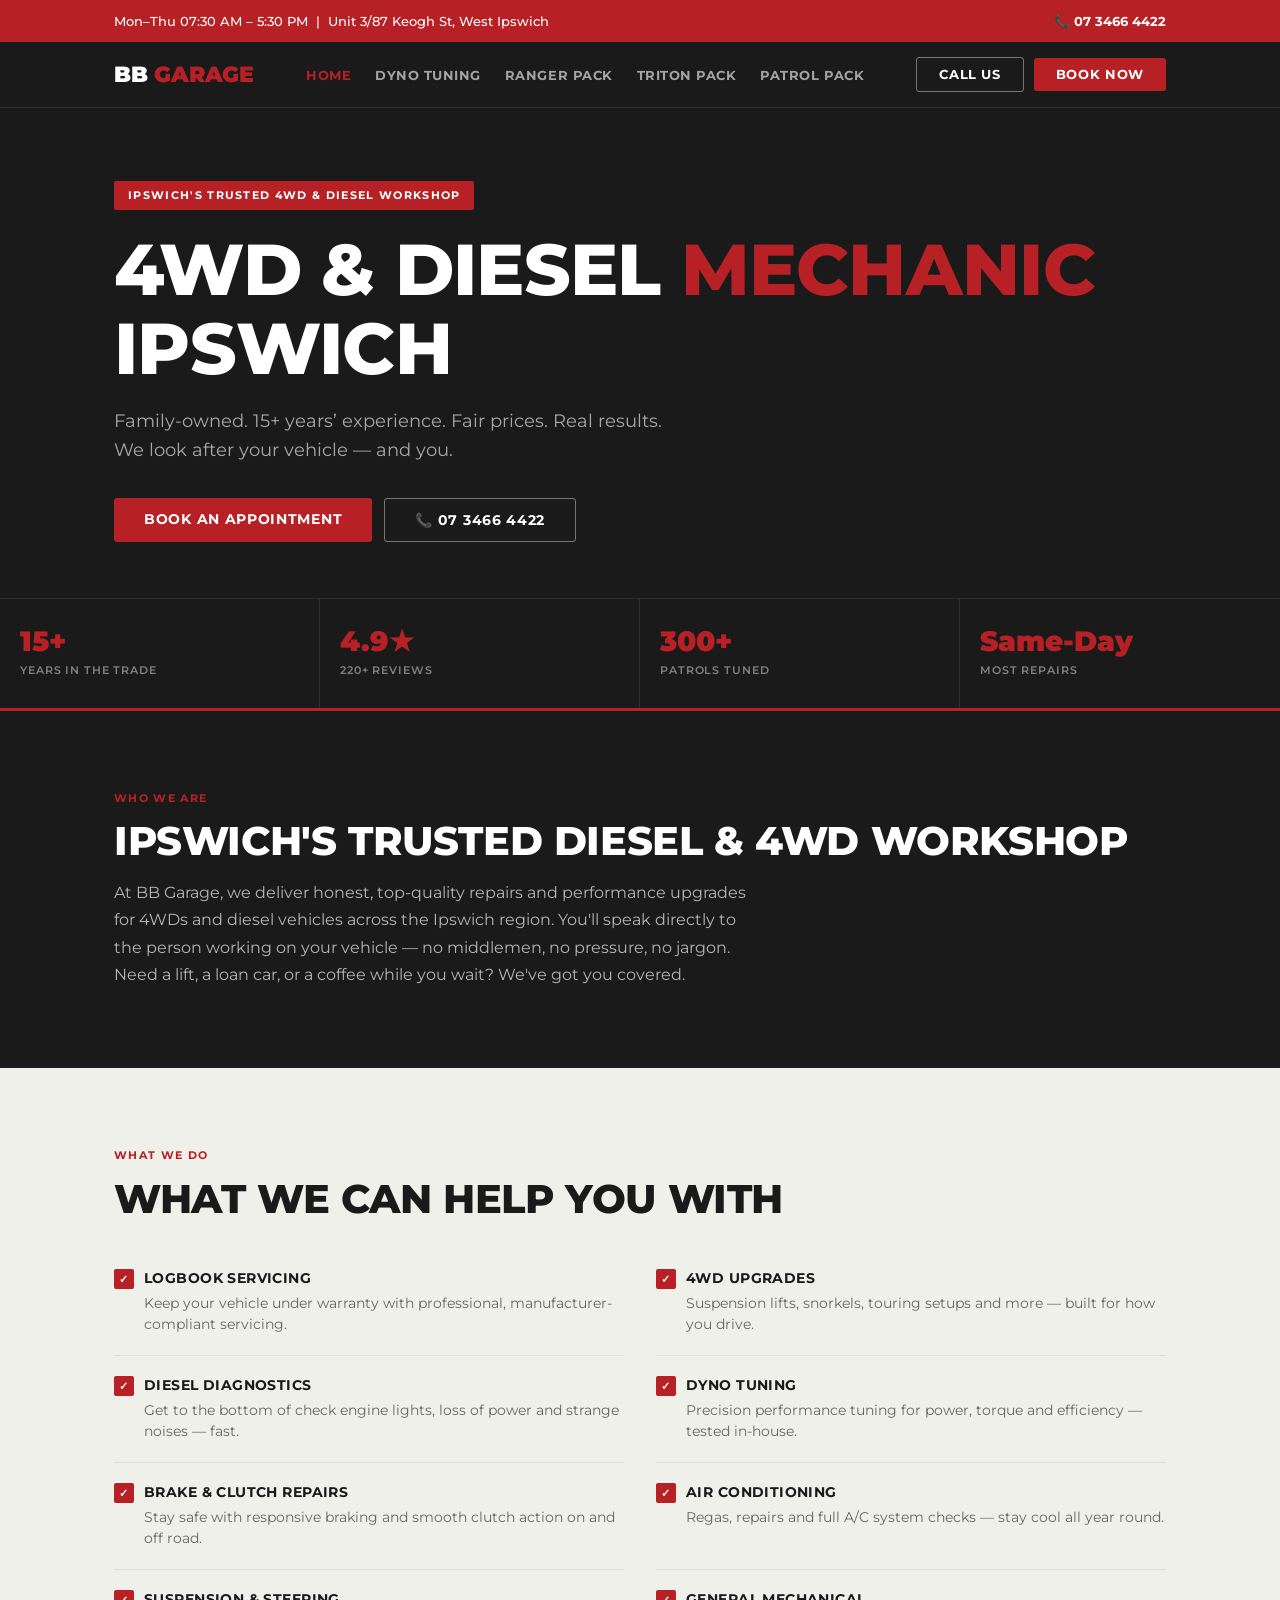
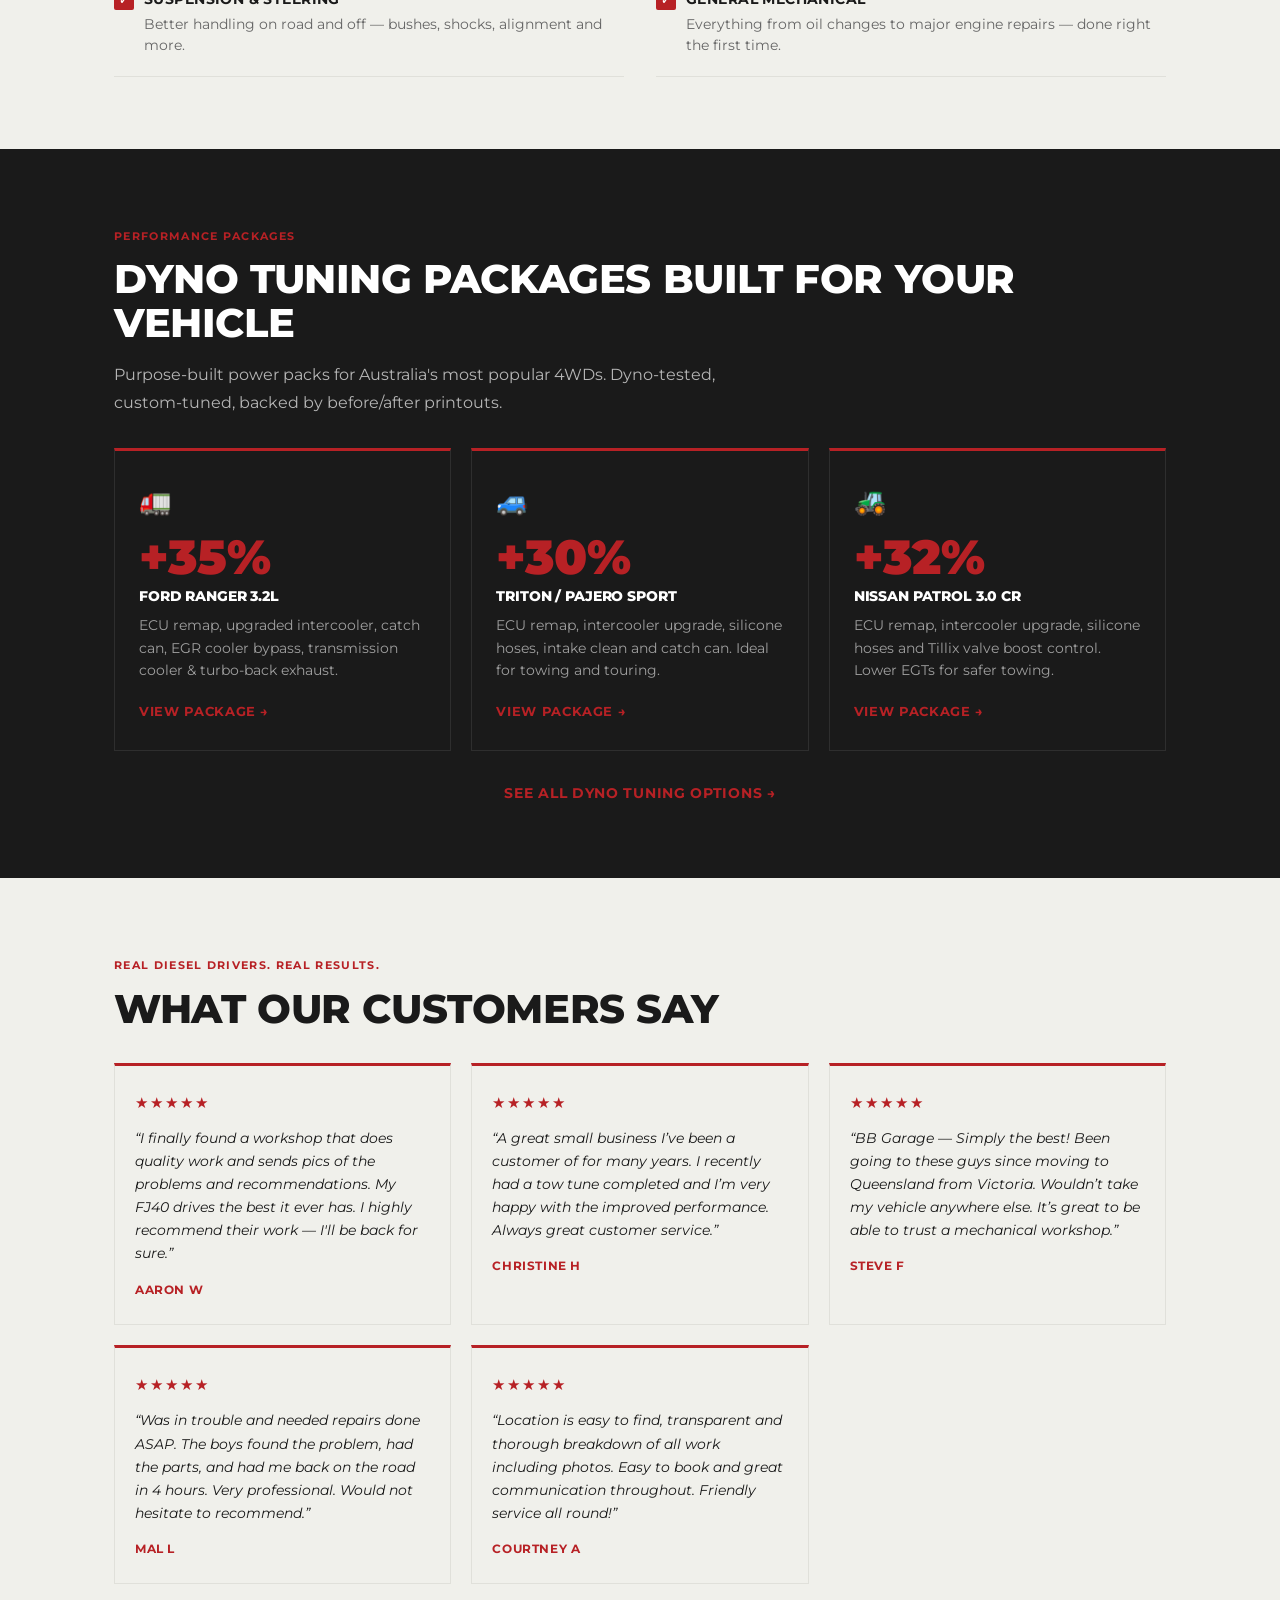
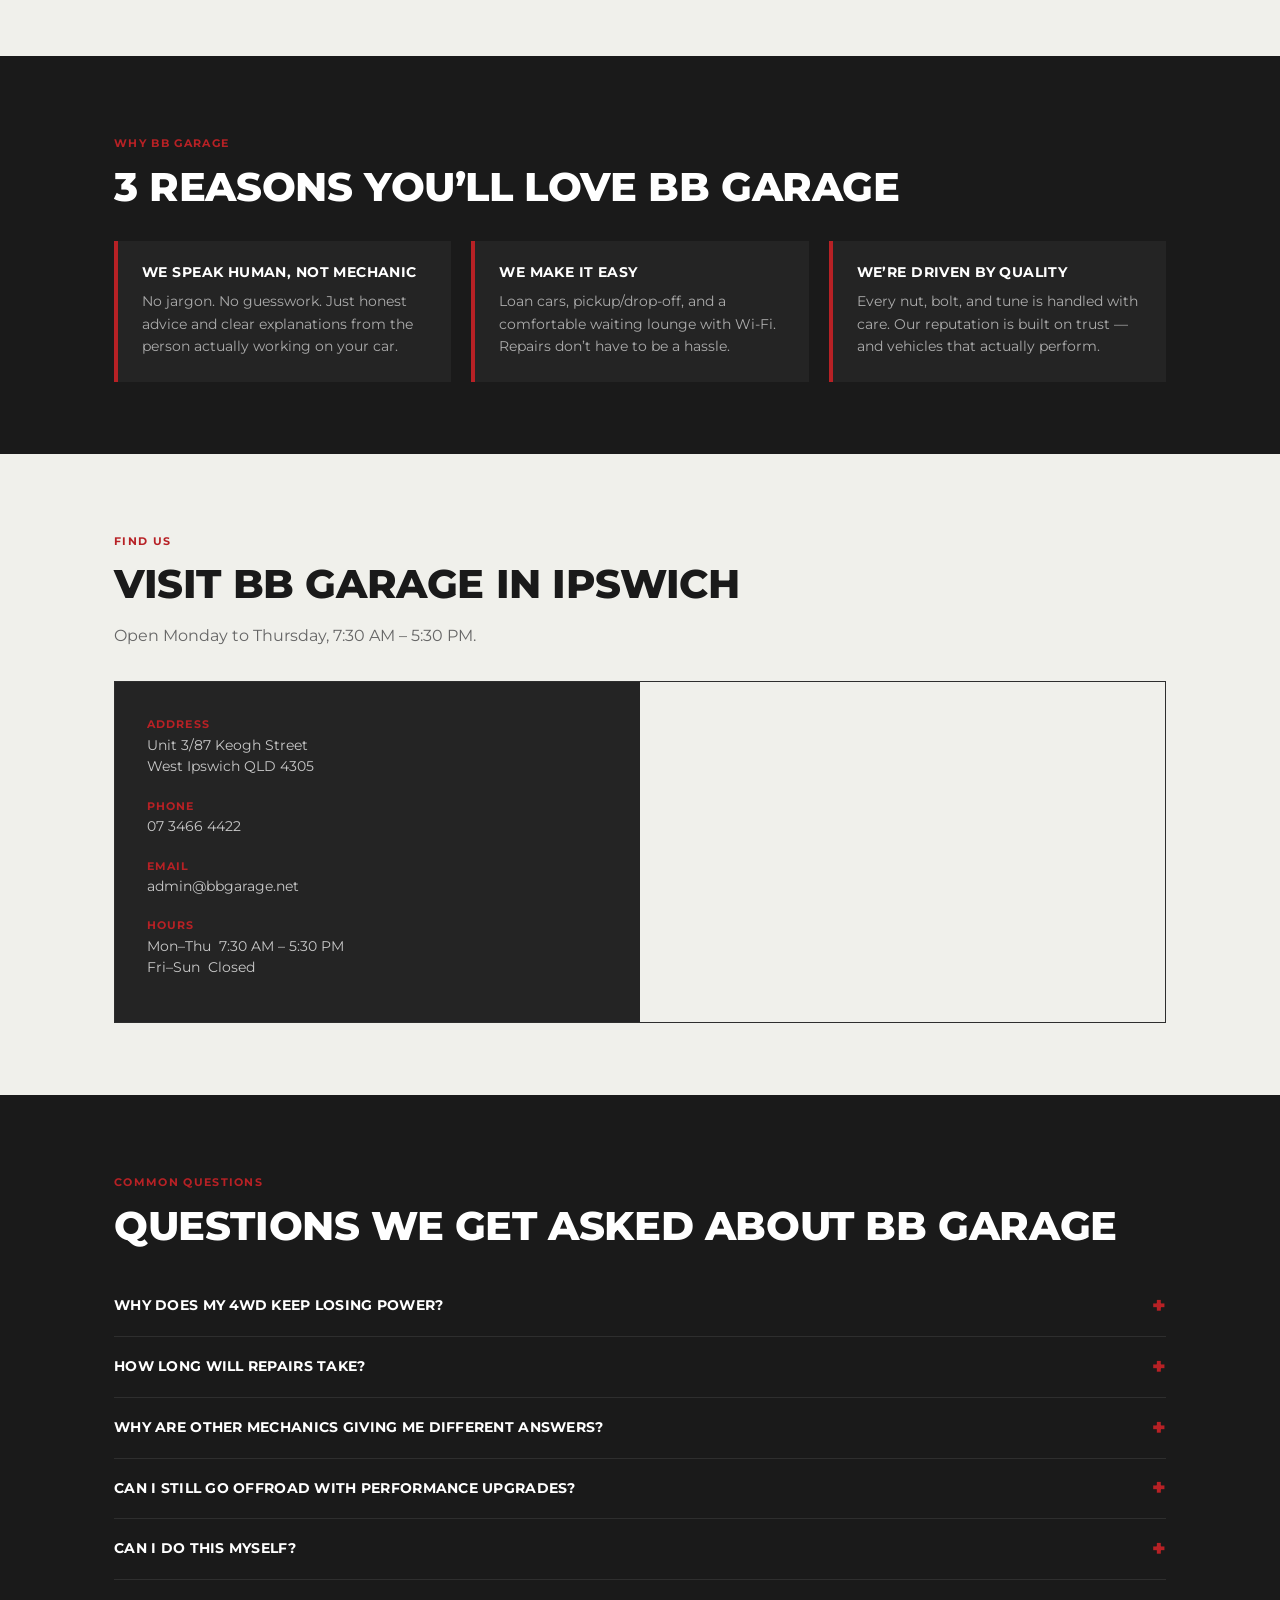
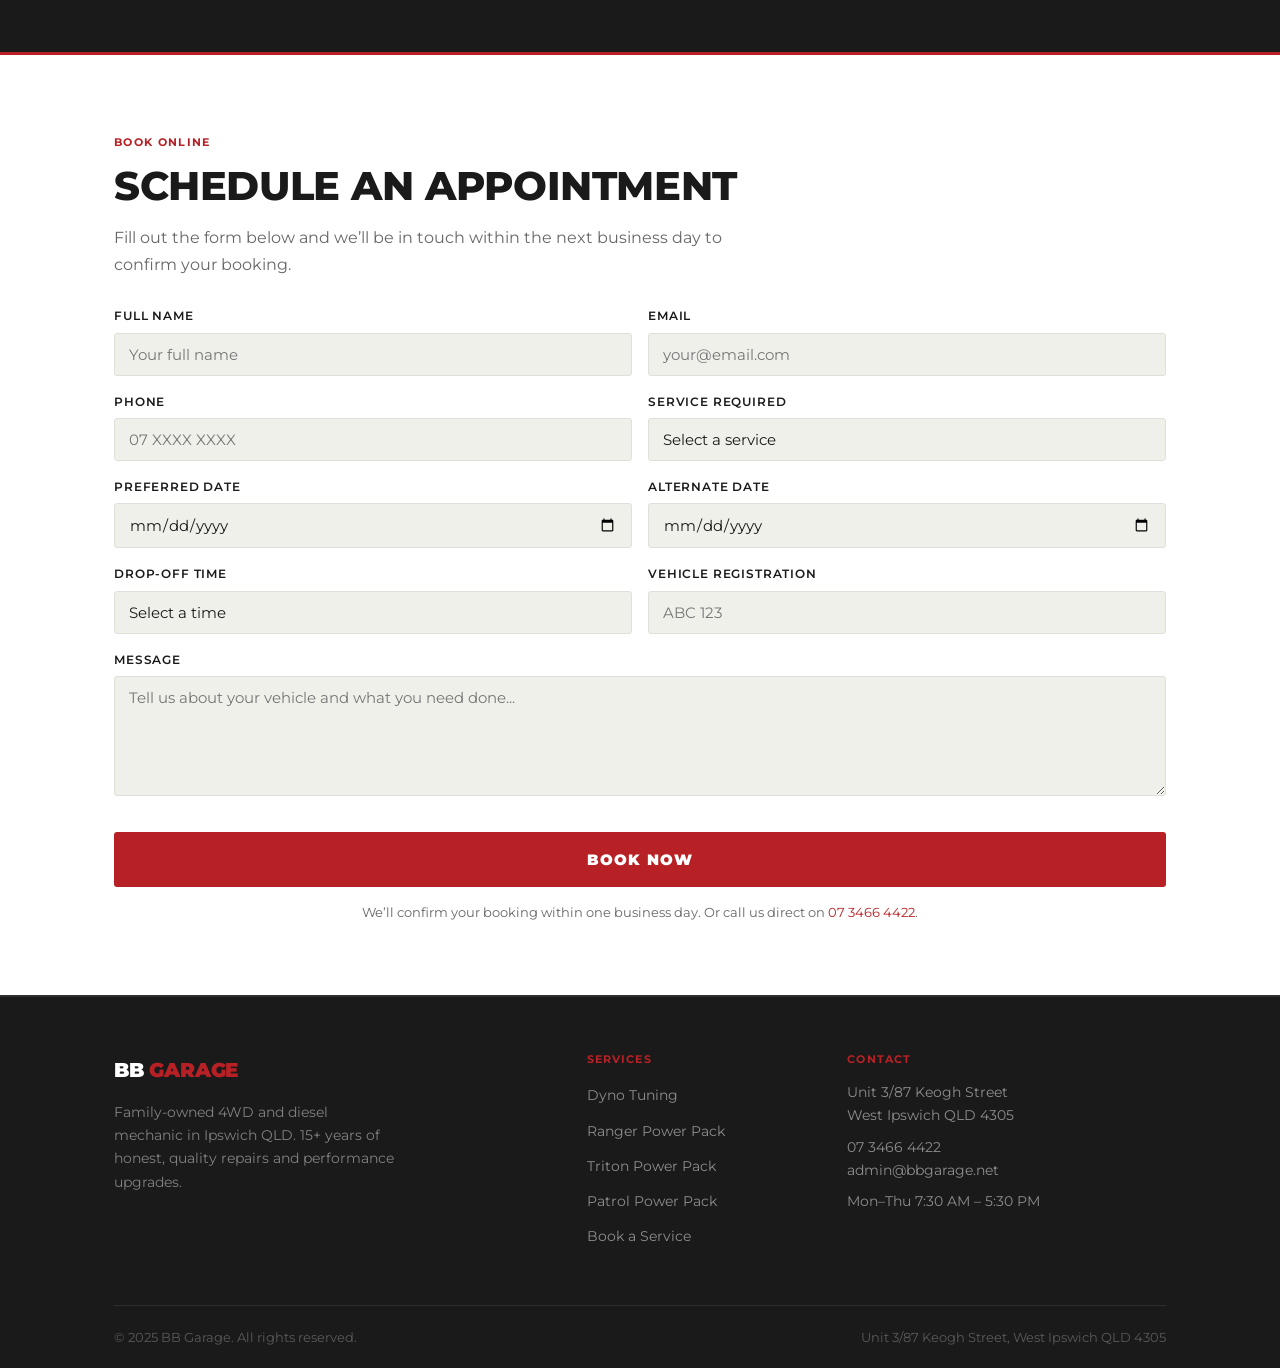
==== index.html @ 6ddceaf5 "Initial build — BB Garage static site" ====
<!DOCTYPE html>
<html lang="en">
<head>
<meta charset="UTF-8">
<meta name="viewport" content="width=device-width, initial-scale=1">
<title>4WD &amp; Diesel Mechanic Ipswich | BB Garage</title>
<meta name="description" content="Family-owned 4WD and diesel mechanic in Ipswich. 15+ years experience. Logbook servicing, dyno tuning, diesel diagnostics &amp; 4WD upgrades. Call 07 3466 4422.">
<link rel="preconnect" href="https://fonts.googleapis.com">
<link rel="preconnect" href="https://fonts.gstatic.com" crossorigin>
<link href="https://fonts.googleapis.com/css2?family=Montserrat:wght@400;500;600;700;800;900&display=swap" rel="stylesheet">
<link rel="stylesheet" href="./style.css">
</head>
<body>

<!-- Topbar -->
<div class="topbar">
  <div class="container">
    <span>Mon&ndash;Thu 07:30 AM &ndash; 5:30 PM &nbsp;|&nbsp; Unit 3/87 Keogh St, West Ipswich</span>
    <a href="tel:+61734664422">&#128222; 07 3466 4422</a>
  </div>
</div>

<!-- Header -->
<header class="site-header">
  <div class="container">
    <a href="index.html" class="logo">BB <span>Garage</span></a>
    <nav class="nav-links">
      <a href="index.html" class="active">Home</a>
      <a href="dyno-tuning.html">Dyno Tuning</a>
      <a href="ranger-power-pack.html">Ranger Pack</a>
      <a href="triton-power-pack.html">Triton Pack</a>
      <a href="patrol-power-pack.html">Patrol Pack</a>
    </nav>
    <div class="nav-ctas">
      <a href="tel:+61734664422" class="btn btn--outline">Call Us</a>
      <a href="#book" class="btn btn--red">Book Now</a>
    </div>
  </div>
</header>

<!-- Hero -->
<section class="hero">
  <div class="container">
    <div class="hero-eyebrow">Ipswich's Trusted 4WD &amp; Diesel Workshop</div>
    <h1>4WD &amp; Diesel <span class="accent">Mechanic</span> Ipswich</h1>
    <p class="hero-subtitle">Family-owned. 15+ years&rsquo; experience. Fair prices. Real results. We look after your vehicle &mdash; and you.</p>
    <div class="hero-ctas">
      <a href="#book" class="btn btn--red btn-lg">Book an Appointment</a>
      <a href="tel:+61734664422" class="btn btn--outline btn-lg">&#128222; 07 3466 4422</a>
    </div>
  </div>
  <div class="hero-stats">
    <div class="hero-stat">
      <div class="hero-stat-number">15+</div>
      <div class="hero-stat-label">Years in the Trade</div>
    </div>
    <div class="hero-stat">
      <div class="hero-stat-number">4.9&#9733;</div>
      <div class="hero-stat-label">220+ Reviews</div>
    </div>
    <div class="hero-stat">
      <div class="hero-stat-number">300+</div>
      <div class="hero-stat-label">Patrols Tuned</div>
    </div>
    <div class="hero-stat">
      <div class="hero-stat-number">Same-Day</div>
      <div class="hero-stat-label">Most Repairs</div>
    </div>
  </div>
</section>

<!-- Section 1: Who We Are -->
<section class="section section--dark">
  <div class="container">
    <div class="section-label">Who We Are</div>
    <h2>Ipswich's Trusted Diesel &amp; 4WD Workshop</h2>
    <p class="section-intro">At BB Garage, we deliver honest, top-quality repairs and performance upgrades for 4WDs and diesel vehicles across the Ipswich region. You'll speak directly to the person working on your vehicle &mdash; no middlemen, no pressure, no jargon. Need a lift, a loan car, or a coffee while you wait? We've got you covered.</p>
  </div>
</section>

<!-- Section 2: Services -->
<section class="section section--light">
  <div class="container">
    <div class="section-label">What We Do</div>
    <h2>What We Can Help You With</h2>
    <div class="services-grid">
      <div class="service-item">
        <h3>Logbook Servicing</h3>
        <p>Keep your vehicle under warranty with professional, manufacturer-compliant servicing.</p>
      </div>
      <div class="service-item">
        <h3>4WD Upgrades</h3>
        <p>Suspension lifts, snorkels, touring setups and more &mdash; built for how you drive.</p>
      </div>
      <div class="service-item">
        <h3>Diesel Diagnostics</h3>
        <p>Get to the bottom of check engine lights, loss of power and strange noises &mdash; fast.</p>
      </div>
      <div class="service-item">
        <h3>Dyno Tuning</h3>
        <p>Precision performance tuning for power, torque and efficiency &mdash; tested in-house.</p>
      </div>
      <div class="service-item">
        <h3>Brake &amp; Clutch Repairs</h3>
        <p>Stay safe with responsive braking and smooth clutch action on and off road.</p>
      </div>
      <div class="service-item">
        <h3>Air Conditioning</h3>
        <p>Regas, repairs and full A/C system checks &mdash; stay cool all year round.</p>
      </div>
      <div class="service-item">
        <h3>Suspension &amp; Steering</h3>
        <p>Better handling on road and off &mdash; bushes, shocks, alignment and more.</p>
      </div>
      <div class="service-item">
        <h3>General Mechanical</h3>
        <p>Everything from oil changes to major engine repairs &mdash; done right the first time.</p>
      </div>
    </div>
  </div>
</section>

<!-- Section 3: Dyno Packages -->
<section class="section section--dark">
  <div class="container">
    <div class="section-label">Performance Packages</div>
    <h2>Dyno Tuning Packages Built for Your Vehicle</h2>
    <p class="section-intro">Purpose-built power packs for Australia's most popular 4WDs. Dyno-tested, custom-tuned, backed by before/after printouts.</p>
    <div class="cards-grid">
      <div class="package-card">
        <div class="package-card-icon">&#128667;</div>
        <div class="package-card-gain">+35%</div>
        <h3>Ford Ranger 3.2L</h3>
        <p>ECU remap, upgraded intercooler, catch can, EGR cooler bypass, transmission cooler &amp; turbo-back exhaust.</p>
        <a href="ranger-power-pack.html" class="package-card-link">View Package &rarr;</a>
      </div>
      <div class="package-card">
        <div class="package-card-icon">&#128665;</div>
        <div class="package-card-gain">+30%</div>
        <h3>Triton / Pajero Sport</h3>
        <p>ECU remap, intercooler upgrade, silicone hoses, intake clean and catch can. Ideal for towing and touring.</p>
        <a href="triton-power-pack.html" class="package-card-link">View Package &rarr;</a>
      </div>
      <div class="package-card">
        <div class="package-card-icon">&#128668;</div>
        <div class="package-card-gain">+32%</div>
        <h3>Nissan Patrol 3.0 CR</h3>
        <p>ECU remap, intercooler upgrade, silicone hoses and Tillix valve boost control. Lower EGTs for safer towing.</p>
        <a href="patrol-power-pack.html" class="package-card-link">View Package &rarr;</a>
      </div>
    </div>
    <div class="cards-more-link">
      <a href="dyno-tuning.html">See All Dyno Tuning Options &rarr;</a>
    </div>
  </div>
</section>

<!-- Section 4: Reviews -->
<section class="section section--light">
  <div class="container">
    <div class="section-label">Real Diesel Drivers. Real Results.</div>
    <h2>What Our Customers Say</h2>
    <div class="reviews-grid">
      <div class="review-card">
        <div class="review-stars">&#9733;&#9733;&#9733;&#9733;&#9733;</div>
        <p class="review-quote">&ldquo;I finally found a workshop that does quality work and sends pics of the problems and recommendations. My FJ40 drives the best it ever has. I highly recommend their work &mdash; I'll be back for sure.&rdquo;</p>
        <div class="review-author">Aaron W</div>
      </div>
      <div class="review-card">
        <div class="review-stars">&#9733;&#9733;&#9733;&#9733;&#9733;</div>
        <p class="review-quote">&ldquo;A great small business I&rsquo;ve been a customer of for many years. I recently had a tow tune completed and I&rsquo;m very happy with the improved performance. Always great customer service.&rdquo;</p>
        <div class="review-author">Christine H</div>
      </div>
      <div class="review-card">
        <div class="review-stars">&#9733;&#9733;&#9733;&#9733;&#9733;</div>
        <p class="review-quote">&ldquo;BB Garage &mdash; Simply the best! Been going to these guys since moving to Queensland from Victoria. Wouldn&rsquo;t take my vehicle anywhere else. It&rsquo;s great to be able to trust a mechanical workshop.&rdquo;</p>
        <div class="review-author">Steve F</div>
      </div>
      <div class="review-card">
        <div class="review-stars">&#9733;&#9733;&#9733;&#9733;&#9733;</div>
        <p class="review-quote">&ldquo;Was in trouble and needed repairs done ASAP. The boys found the problem, had the parts, and had me back on the road in 4 hours. Very professional. Would not hesitate to recommend.&rdquo;</p>
        <div class="review-author">Mal L</div>
      </div>
      <div class="review-card">
        <div class="review-stars">&#9733;&#9733;&#9733;&#9733;&#9733;</div>
        <p class="review-quote">&ldquo;Location is easy to find, transparent and thorough breakdown of all work including photos. Easy to book and great communication throughout. Friendly service all round!&rdquo;</p>
        <div class="review-author">Courtney A</div>
      </div>
    </div>
  </div>
</section>

<!-- Section 5: Reasons -->
<section class="section section--dark">
  <div class="container">
    <div class="section-label">Why BB Garage</div>
    <h2>3 Reasons You&rsquo;ll Love BB Garage</h2>
    <div class="reasons-grid">
      <div class="reason-card">
        <h3>We Speak Human, Not Mechanic</h3>
        <p>No jargon. No guesswork. Just honest advice and clear explanations from the person actually working on your car.</p>
      </div>
      <div class="reason-card">
        <h3>We Make It Easy</h3>
        <p>Loan cars, pickup/drop-off, and a comfortable waiting lounge with Wi-Fi. Repairs don&rsquo;t have to be a hassle.</p>
      </div>
      <div class="reason-card">
        <h3>We&rsquo;re Driven by Quality</h3>
        <p>Every nut, bolt, and tune is handled with care. Our reputation is built on trust &mdash; and vehicles that actually perform.</p>
      </div>
    </div>
  </div>
</section>

<!-- Section 6: Location -->
<section class="section section--light">
  <div class="container">
    <div class="section-label">Find Us</div>
    <h2>Visit BB Garage in Ipswich</h2>
    <p class="section-intro">Open Monday to Thursday, 7:30 AM &ndash; 5:30 PM.</p>
    <div class="location-grid">
      <div class="location-info">
        <div class="location-info-item">
          <h4>Address</h4>
          <p>Unit 3/87 Keogh Street<br>West Ipswich QLD 4305</p>
        </div>
        <div class="location-info-item">
          <h4>Phone</h4>
          <p><a href="tel:+61734664422">07 3466 4422</a></p>
        </div>
        <div class="location-info-item">
          <h4>Email</h4>
          <p><a href="mailto:admin@bbgarage.net">admin@bbgarage.net</a></p>
        </div>
        <div class="location-info-item">
          <h4>Hours</h4>
          <p>Mon&ndash;Thu &nbsp;7:30 AM &ndash; 5:30 PM<br>Fri&ndash;Sun &nbsp;Closed</p>
        </div>
      </div>
      <div class="location-map">
        <iframe
          src="https://maps.google.com/maps?q=BB+Garage+UNIT+3%2F87+Keogh+St%2C+West+Ipswich+QLD+4305&t=m&z=16&output=embed&iwloc=near"
          allowfullscreen
          loading="lazy"
          title="BB Garage location map">
        </iframe>
      </div>
    </div>
  </div>
</section>

<!-- Section 7: FAQ -->
<section class="section section--dark">
  <div class="container">
    <div class="section-label">Common Questions</div>
    <h2>Questions We Get Asked About BB Garage</h2>
    <div class="faq-list">
      <div class="faq-item">
        <div class="faq-question" onclick="toggleFaq(this)">
          <span>Why does my 4WD keep losing power?</span>
          <span class="faq-toggle">+</span>
        </div>
        <div class="faq-answer">Often clogged fuel filters, turbo issues, or dirty sensors. Our diesel diagnostics team will pinpoint the problem fast and explain exactly what&rsquo;s happening before touching anything.</div>
      </div>
      <div class="faq-item">
        <div class="faq-question" onclick="toggleFaq(this)">
          <span>How long will repairs take?</span>
          <span class="faq-toggle">+</span>
        </div>
        <div class="faq-answer">Many jobs are completed same-day. For bigger repairs, we offer loan cars and flexible scheduling so you&rsquo;re never left stuck.</div>
      </div>
      <div class="faq-item">
        <div class="faq-question" onclick="toggleFaq(this)">
          <span>Why are other mechanics giving me different answers?</span>
          <span class="faq-toggle">+</span>
        </div>
        <div class="faq-answer">Big shops often rush assessments. At BB Garage, we take the time to properly inspect and explain &mdash; so you can make an informed decision without any pressure.</div>
      </div>
      <div class="faq-item">
        <div class="faq-question" onclick="toggleFaq(this)">
          <span>Can I still go offroad with performance upgrades?</span>
          <span class="faq-toggle">+</span>
        </div>
        <div class="faq-answer">Absolutely &mdash; we specialise in setups that enhance offroad ability, not compromise it. Everything we install is tested and tuned for real-world conditions.</div>
      </div>
      <div class="faq-item">
        <div class="faq-question" onclick="toggleFaq(this)">
          <span>Can I do this myself?</span>
          <span class="faq-toggle">+</span>
        </div>
        <div class="faq-answer">YouTube won&rsquo;t help with high-pressure fuel systems or electronic diagnostics. Leave the tricky stuff to the pros &mdash; it&rsquo;s cheaper in the long run.</div>
      </div>
    </div>
  </div>
</section>

<!-- Booking Form -->
<section id="book" class="section section--white booking-form">
  <div class="container">
    <div class="section-label">Book Online</div>
    <h2>Schedule an Appointment</h2>
    <p class="section-intro">Fill out the form below and we&rsquo;ll be in touch within the next business day to confirm your booking.</p>
    <form class="form-grid" action="#" method="post">
      <div class="field">
        <label for="full-name">Full Name</label>
        <input type="text" id="full-name" name="full_name" placeholder="Your full name" required>
      </div>
      <div class="field">
        <label for="email">Email</label>
        <input type="email" id="email" name="email" placeholder="your@email.com" required>
      </div>
      <div class="field">
        <label for="phone">Phone</label>
        <input type="tel" id="phone" name="phone" placeholder="07 XXXX XXXX" required>
      </div>
      <div class="field">
        <label for="service">Service Required</label>
        <select id="service" name="service" required>
          <option value="" disabled selected>Select a service</option>
          <option>Logbook Service</option>
          <option>Diagnostic Time</option>
          <option>Maintenance</option>
          <option>Repairs</option>
          <option>Dyno Tuning</option>
        </select>
      </div>
      <div class="field">
        <label for="pref-date">Preferred Date</label>
        <input type="date" id="pref-date" name="pref_date">
      </div>
      <div class="field">
        <label for="alt-date">Alternate Date</label>
        <input type="date" id="alt-date" name="alt_date">
      </div>
      <div class="field">
        <label for="dropoff-time">Drop-off Time</label>
        <select id="dropoff-time" name="dropoff_time">
          <option value="" disabled selected>Select a time</option>
          <option>8:00 AM &ndash; 12:30 PM</option>
          <option>12:30 PM &ndash; 3:30 PM</option>
        </select>
      </div>
      <div class="field">
        <label for="rego">Vehicle Registration</label>
        <input type="text" id="rego" name="rego" placeholder="ABC 123">
      </div>
      <div class="field field-full">
        <label for="message">Message</label>
        <textarea id="message" name="message" placeholder="Tell us about your vehicle and what you need done..."></textarea>
      </div>
      <div class="field-full form-submit">
        <button type="submit">Book Now</button>
        <p class="form-note">We&rsquo;ll confirm your booking within one business day. Or call us direct on <a href="tel:+61734664422" style="color:var(--bb-red);">07 3466 4422</a>.</p>
      </div>
    </form>
  </div>
</section>

<!-- Footer -->
<footer class="site-footer">
  <div class="container">
    <div class="footer-grid">
      <div class="footer-brand">
        <div class="logo">BB <span>Garage</span></div>
        <p>Family-owned 4WD and diesel mechanic in Ipswich QLD. 15+ years of honest, quality repairs and performance upgrades.</p>
      </div>
      <div class="footer-col">
        <h4>Services</h4>
        <ul>
          <li><a href="dyno-tuning.html">Dyno Tuning</a></li>
          <li><a href="ranger-power-pack.html">Ranger Power Pack</a></li>
          <li><a href="triton-power-pack.html">Triton Power Pack</a></li>
          <li><a href="patrol-power-pack.html">Patrol Power Pack</a></li>
          <li><a href="index.html#book">Book a Service</a></li>
        </ul>
      </div>
      <div class="footer-col">
        <h4>Contact</h4>
        <p>Unit 3/87 Keogh Street<br>West Ipswich QLD 4305</p>
        <p style="margin-top:8px;"><a href="tel:+61734664422">07 3466 4422</a></p>
        <p><a href="mailto:admin@bbgarage.net">admin@bbgarage.net</a></p>
        <p style="margin-top:8px;">Mon&ndash;Thu 7:30 AM &ndash; 5:30 PM</p>
      </div>
    </div>
    <div class="footer-bottom">
      <span>&copy; 2025 BB Garage. All rights reserved.</span>
      <span>Unit 3/87 Keogh Street, West Ipswich QLD 4305</span>
    </div>
  </div>
</footer>

<script>
function toggleFaq(questionEl) {
  var item = questionEl.parentElement;
  item.classList.toggle('open');
}
</script>
</body>
</html>
---- style.css ----
/* ============================================================
   BB Garage — Shared Stylesheet
   Brand tokens: #B72125 | #1A1A1A | #F0F0EB | #FFFFFF | #666666
   Font: Montserrat (Google Fonts)
   ============================================================ */

:root {
  --bb-red:          #B72125;
  --bb-dark:         #1A1A1A;
  --bb-offwhite:     #F0F0EB;
  --bb-white:        #FFFFFF;
  --bb-muted:        #666666;
  --bb-border:       #E0E0DA;
  --bb-dark-border:  #2E2E2E;
  --bb-panel:        #242424;

  --font-head: 'Montserrat', 'Arial Black', Arial, sans-serif;
  --font-body: 'Montserrat', Arial, sans-serif;
}

/* ── Reset ── */
*, *::before, *::after { box-sizing: border-box; margin: 0; padding: 0; }
html { scroll-behavior: smooth; }
body {
  font-family: var(--font-body);
  font-weight: 400;
  font-size: 16px;
  line-height: 1.7;
  color: var(--bb-dark);
  background: var(--bb-white);
}
img { max-width: 100%; display: block; }
a { color: inherit; text-decoration: none; }
ul { list-style: none; }

/* ── Layout ── */
.container {
  max-width: 1100px;
  margin: 0 auto;
  padding: 0 24px;
}
.section { padding: 72px 0; }

.section--dark  { background: var(--bb-dark);     color: var(--bb-white); }
.section--light { background: var(--bb-offwhite);  color: var(--bb-dark); }
.section--white { background: var(--bb-white);     color: var(--bb-dark); }
.section--panel { background: var(--bb-panel);     color: var(--bb-white); }

/* ── Section labels ── */
.section-label {
  display: inline-block;
  font-family: var(--font-head);
  font-weight: 700;
  font-size: 11px;
  text-transform: uppercase;
  letter-spacing: 0.12em;
  color: var(--bb-red);
  margin-bottom: 12px;
}

/* ── Headings ── */
h1, h2, h3, h4 {
  font-family: var(--font-head);
  font-weight: 800;
  text-transform: uppercase;
  letter-spacing: -0.01em;
  line-height: 1.1;
}
h1 { font-size: clamp(38px, 6vw, 72px); }
h2 { font-size: clamp(24px, 3.5vw, 40px); margin-bottom: 16px; }
h3 { font-size: 16px; margin-bottom: 8px; }
h4 { font-size: 13px; }

.section--dark h2  { color: var(--bb-white); }
.section--light h2 { color: var(--bb-dark); }
.section--panel h2 { color: var(--bb-white); }
.section--white h2 { color: var(--bb-dark); }

h1 .accent, h2 .accent { color: var(--bb-red); }

/* ── Section intro text ── */
.section-intro {
  font-size: 16px;
  line-height: 1.7;
  max-width: 640px;
  margin-bottom: 8px;
}
.section--dark .section-intro  { color: rgba(255,255,255,0.68); }
.section--light .section-intro { color: var(--bb-muted); }
.section--panel .section-intro { color: rgba(255,255,255,0.68); }
.section--white .section-intro { color: var(--bb-muted); }

/* ── Topbar ── */
.topbar {
  background: var(--bb-red);
  color: var(--bb-white);
  padding: 10px 0;
  font-size: 13px;
  font-weight: 500;
}
.topbar .container {
  display: flex;
  justify-content: space-between;
  align-items: center;
  gap: 16px;
  flex-wrap: wrap;
}
.topbar a { color: var(--bb-white); font-weight: 700; }
.topbar a:hover { text-decoration: underline; }

/* ── Header / Nav ── */
.site-header {
  background: var(--bb-dark);
  border-bottom: 1px solid var(--bb-dark-border);
  position: sticky;
  top: 0;
  z-index: 100;
}
.site-header .container {
  display: flex;
  align-items: center;
  justify-content: space-between;
  padding-top: 14px;
  padding-bottom: 14px;
  gap: 20px;
}
.logo {
  font-family: var(--font-head);
  font-weight: 900;
  font-size: 22px;
  text-transform: uppercase;
  color: var(--bb-white);
  letter-spacing: -0.01em;
  white-space: nowrap;
}
.logo span { color: var(--bb-red); }

.nav-links {
  display: flex;
  align-items: center;
  gap: 24px;
  flex: 1;
  justify-content: center;
}
.nav-links a {
  font-family: var(--font-head);
  font-weight: 700;
  font-size: 13px;
  text-transform: uppercase;
  letter-spacing: 0.04em;
  color: rgba(255,255,255,0.6);
  transition: color 0.2s;
  white-space: nowrap;
}
.nav-links a:hover,
.nav-links a.active { color: var(--bb-red); }

.nav-ctas {
  display: flex;
  align-items: center;
  gap: 10px;
  flex-shrink: 0;
}

/* ── Buttons ── */
.btn {
  display: inline-block;
  font-family: var(--font-head);
  font-weight: 700;
  font-size: 13px;
  text-transform: uppercase;
  letter-spacing: 0.05em;
  padding: 10px 22px;
  border-radius: 3px;
  cursor: pointer;
  transition: opacity 0.2s;
  white-space: nowrap;
  border: none;
  line-height: 1;
}
.btn--red {
  background: var(--bb-red);
  color: var(--bb-white);
}
.btn--red:hover { opacity: 0.85; }
.btn--outline {
  background: transparent;
  color: var(--bb-white);
  border: 1.5px solid rgba(255,255,255,0.4);
}
.btn--outline:hover { border-color: var(--bb-white); }
.btn-lg {
  font-size: 14px;
  padding: 14px 30px;
}

/* ── Breadcrumb ── */
.breadcrumb {
  font-size: 13px;
  font-weight: 500;
  color: rgba(255,255,255,0.45);
  margin-bottom: 18px;
}
.breadcrumb a { color: rgba(255,255,255,0.45); transition: color 0.2s; }
.breadcrumb a:hover { color: var(--bb-red); }
.breadcrumb span { margin: 0 6px; opacity: 0.5; }

/* ── Hero ── */
.hero {
  background: var(--bb-dark);
  border-bottom: 3px solid var(--bb-red);
  padding: 72px 0 0;
}
.hero-eyebrow {
  display: inline-block;
  background: var(--bb-red);
  color: var(--bb-white);
  font-family: var(--font-head);
  font-weight: 700;
  font-size: 11px;
  text-transform: uppercase;
  letter-spacing: 0.12em;
  padding: 5px 14px;
  border-radius: 2px;
  margin-bottom: 20px;
}
.hero h1 { color: var(--bb-white); margin-bottom: 18px; }
.hero-subtitle {
  font-size: 18px;
  color: rgba(255,255,255,0.62);
  max-width: 560px;
  line-height: 1.65;
  margin-bottom: 32px;
}
.hero-ctas {
  display: flex;
  gap: 12px;
  flex-wrap: wrap;
  margin-bottom: 56px;
}
.hero-stats {
  border-top: 1px solid var(--bb-dark-border);
  display: grid;
  grid-template-columns: repeat(4, 1fr);
}
.hero-stat {
  padding: 28px 20px;
  border-right: 1px solid var(--bb-dark-border);
}
.hero-stat:last-child { border-right: none; }
.hero-stat-number {
  font-family: var(--font-head);
  font-weight: 900;
  font-size: 28px;
  color: var(--bb-red);
  line-height: 1;
  margin-bottom: 6px;
}
.hero-stat-label {
  font-family: var(--font-head);
  font-weight: 600;
  font-size: 11px;
  text-transform: uppercase;
  letter-spacing: 0.08em;
  color: rgba(255,255,255,0.45);
}

/* ── Results bar ── */
.results-bar {
  background: var(--bb-red);
  padding: 36px 0;
}
.results-bar .container {
  display: grid;
  grid-template-columns: repeat(4, 1fr);
}
.results-bar-item {
  padding: 0 24px;
  border-right: 1px solid rgba(255,255,255,0.25);
  text-align: center;
}
.results-bar-item:first-child { padding-left: 0; text-align: left; }
.results-bar-item:last-child  { border-right: none; }
.results-bar-number {
  font-family: var(--font-head);
  font-weight: 900;
  font-size: 40px;
  color: var(--bb-white);
  line-height: 1;
  margin-bottom: 6px;
}
.results-bar-label {
  font-family: var(--font-head);
  font-weight: 600;
  font-size: 11px;
  text-transform: uppercase;
  letter-spacing: 0.08em;
  color: rgba(255,255,255,0.82);
}

/* ── Checklist (simple) ── */
.checklist { margin-top: 20px; }
.checklist li {
  display: flex;
  align-items: flex-start;
  gap: 12px;
  margin-bottom: 14px;
  font-size: 15px;
  line-height: 1.55;
}
.checklist li::before {
  content: '✓';
  flex-shrink: 0;
  display: inline-flex;
  align-items: center;
  justify-content: center;
  width: 20px;
  height: 20px;
  background: var(--bb-red);
  color: var(--bb-white);
  font-size: 11px;
  font-weight: 900;
  border-radius: 2px;
  margin-top: 2px;
}
.section--dark .checklist li  { color: rgba(255,255,255,0.78); }
.section--light .checklist li { color: var(--bb-dark); }
.section--panel .checklist li { color: rgba(255,255,255,0.78); }

/* ── Services checklist grid (homepage) ── */
.services-grid {
  display: grid;
  grid-template-columns: 1fr 1fr;
  gap: 0 32px;
  margin-top: 28px;
}
.service-item {
  border-bottom: 1px solid var(--bb-border);
  padding: 20px 0;
}
.service-item h3 {
  font-size: 14px;
  font-weight: 700;
  text-transform: uppercase;
  letter-spacing: 0.03em;
  color: var(--bb-dark);
  margin-bottom: 4px;
  display: flex;
  align-items: center;
  gap: 10px;
}
.service-item h3::before {
  content: '✓';
  flex-shrink: 0;
  display: inline-flex;
  align-items: center;
  justify-content: center;
  width: 20px;
  height: 20px;
  background: var(--bb-red);
  color: var(--bb-white);
  font-size: 11px;
  font-weight: 900;
  border-radius: 2px;
}
.service-item p {
  font-size: 14px;
  color: var(--bb-muted);
  padding-left: 30px;
  line-height: 1.5;
}

/* ── Package cards ── */
.cards-grid {
  display: grid;
  grid-template-columns: repeat(3, 1fr);
  gap: 20px;
  margin-top: 32px;
}
.cards-grid--2 { grid-template-columns: repeat(2, 1fr); }

.package-card {
  border: 1px solid var(--bb-dark-border);
  border-top: 3px solid var(--bb-red);
  padding: 28px 24px;
  display: flex;
  flex-direction: column;
  background: var(--bb-dark);
}
.section--light .package-card {
  background: var(--bb-white);
  border-color: var(--bb-border);
}
.package-card-icon { font-size: 26px; margin-bottom: 10px; }
.package-card-gain {
  font-family: var(--font-head);
  font-weight: 900;
  font-size: 48px;
  color: var(--bb-red);
  line-height: 1;
  margin-bottom: 8px;
}
.package-card h3 {
  font-size: 14px;
  color: var(--bb-white);
  margin-bottom: 10px;
}
.section--light .package-card h3 { color: var(--bb-dark); }
.package-card p {
  font-size: 14px;
  color: rgba(255,255,255,0.58);
  line-height: 1.6;
  flex: 1;
  margin-bottom: 18px;
}
.section--light .package-card p { color: var(--bb-muted); }
.package-card-link {
  font-family: var(--font-head);
  font-weight: 700;
  font-size: 13px;
  text-transform: uppercase;
  letter-spacing: 0.05em;
  color: var(--bb-red);
  transition: opacity 0.2s;
}
.package-card-link:hover { opacity: 0.72; }
.cards-more-link {
  text-align: center;
  margin-top: 28px;
}
.cards-more-link a {
  font-family: var(--font-head);
  font-weight: 700;
  font-size: 14px;
  text-transform: uppercase;
  letter-spacing: 0.05em;
  color: var(--bb-red);
}
.cards-more-link a:hover { opacity: 0.72; }

/* ── Package nav tabs ── */
.package-nav {
  display: flex;
  gap: 12px;
  flex-wrap: wrap;
  margin-bottom: 24px;
  padding-bottom: 24px;
  border-bottom: 1px solid var(--bb-border);
}
.package-nav a {
  font-family: var(--font-head);
  font-weight: 700;
  font-size: 13px;
  text-transform: uppercase;
  letter-spacing: 0.04em;
  padding: 8px 18px;
  border: 1.5px solid var(--bb-border);
  border-radius: 3px;
  color: var(--bb-muted);
  transition: all 0.2s;
}
.package-nav a:hover { border-color: var(--bb-red); color: var(--bb-red); }

/* ── Pack includes grid ── */
.pack-grid {
  display: grid;
  grid-template-columns: 1fr 1fr;
  gap: 12px;
  margin-top: 28px;
}
.pack-item {
  background: var(--bb-panel);
  border: 1px solid var(--bb-dark-border);
  padding: 16px 20px;
  display: flex;
  align-items: center;
  gap: 14px;
  font-family: var(--font-head);
  font-weight: 600;
  font-size: 13px;
  text-transform: uppercase;
  letter-spacing: 0.03em;
  color: var(--bb-white);
}
.pack-item-icon { font-size: 20px; flex-shrink: 0; }
.pack-note {
  margin-top: 20px;
  font-size: 14px;
  color: rgba(255,255,255,0.6);
  font-style: italic;
  padding: 16px 20px;
  border-left: 3px solid var(--bb-red);
  background: var(--bb-panel);
  line-height: 1.6;
}

/* ── Review cards ── */
.reviews-grid {
  display: grid;
  grid-template-columns: repeat(3, 1fr);
  gap: 20px;
  margin-top: 32px;
}
.review-card {
  background: var(--bb-offwhite);
  border: 1px solid var(--bb-border);
  border-top: 3px solid var(--bb-red);
  padding: 24px 20px;
}
.review-stars {
  color: var(--bb-red);
  font-size: 15px;
  letter-spacing: 2px;
  margin-bottom: 12px;
}
.review-quote {
  font-size: 14px;
  font-style: italic;
  line-height: 1.65;
  color: var(--bb-dark);
  margin-bottom: 14px;
}
.review-author {
  font-family: var(--font-head);
  font-weight: 700;
  font-size: 12px;
  text-transform: uppercase;
  letter-spacing: 0.05em;
  color: var(--bb-red);
}

/* ── Reason / why cards ── */
.reasons-grid {
  display: grid;
  grid-template-columns: repeat(3, 1fr);
  gap: 20px;
  margin-top: 32px;
}
.reason-card {
  border-left: 4px solid var(--bb-red);
  padding: 24px 24px 24px 24px;
  background: var(--bb-panel);
}
.section--light .reason-card {
  background: var(--bb-white);
}
.reason-card .reason-number {
  font-family: var(--font-head);
  font-weight: 900;
  font-size: 44px;
  color: var(--bb-red);
  line-height: 1;
  margin-bottom: 10px;
  opacity: 0.9;
}
.reason-card h3 {
  font-size: 14px;
  font-weight: 700;
  text-transform: uppercase;
  letter-spacing: 0.03em;
  color: var(--bb-white);
  margin-bottom: 10px;
}
.section--light .reason-card h3 { color: var(--bb-dark); }
.reason-card p {
  font-size: 14px;
  color: rgba(255,255,255,0.62);
  line-height: 1.6;
}
.section--light .reason-card p { color: var(--bb-muted); }

/* ── FAQ accordion ── */
.faq-list { margin-top: 28px; }
.faq-item { border-bottom: 1px solid var(--bb-dark-border); }
.section--light .faq-item { border-bottom-color: var(--bb-border); }
.faq-question {
  display: flex;
  justify-content: space-between;
  align-items: center;
  gap: 16px;
  padding: 18px 0;
  cursor: pointer;
  font-family: var(--font-head);
  font-weight: 700;
  font-size: 14px;
  text-transform: uppercase;
  letter-spacing: 0.02em;
  color: var(--bb-white);
  user-select: none;
}
.section--light .faq-question { color: var(--bb-dark); }
.faq-toggle {
  font-family: var(--font-head);
  font-weight: 900;
  font-size: 22px;
  color: var(--bb-red);
  flex-shrink: 0;
  line-height: 1;
  transition: transform 0.25s;
}
.faq-answer {
  display: none;
  font-size: 15px;
  color: rgba(255,255,255,0.68);
  line-height: 1.7;
  padding-bottom: 18px;
  max-width: 720px;
}
.section--light .faq-answer { color: var(--bb-muted); }
.faq-item.open .faq-answer  { display: block; }
.faq-item.open .faq-toggle  { transform: rotate(45deg); }

/* ── Location block ── */
.location-grid {
  display: grid;
  grid-template-columns: 1fr 1fr;
  margin-top: 32px;
  border: 1px solid var(--bb-dark-border);
  overflow: hidden;
}
.location-info {
  background: var(--bb-panel);
  padding: 36px 32px;
  display: flex;
  flex-direction: column;
  gap: 22px;
}
.location-info-item h4 {
  font-family: var(--font-head);
  font-weight: 700;
  font-size: 11px;
  text-transform: uppercase;
  letter-spacing: 0.1em;
  color: var(--bb-red);
  margin-bottom: 4px;
}
.location-info-item p,
.location-info-item a {
  font-size: 14px;
  color: rgba(255,255,255,0.75);
  line-height: 1.55;
}
.location-info-item a:hover { color: var(--bb-red); }
.location-map iframe {
  width: 100%;
  height: 100%;
  min-height: 340px;
  display: block;
  border: none;
  filter: grayscale(0.3);
}

/* ── Booking form ── */
.booking-form {
  border-top: 3px solid var(--bb-red);
}
.form-grid {
  display: grid;
  grid-template-columns: 1fr 1fr;
  gap: 16px;
  margin-top: 28px;
}
.form-grid .field-full { grid-column: 1 / -1; }
.field { display: flex; flex-direction: column; }
.field label {
  font-family: var(--font-head);
  font-weight: 600;
  font-size: 12px;
  text-transform: uppercase;
  letter-spacing: 0.07em;
  color: var(--bb-dark);
  margin-bottom: 6px;
}
.field input,
.field select,
.field textarea {
  width: 100%;
  background: var(--bb-offwhite);
  border: 1px solid var(--bb-border);
  border-radius: 3px;
  padding: 11px 14px;
  font-family: var(--font-body);
  font-size: 15px;
  color: var(--bb-dark);
  outline: none;
  transition: border-color 0.2s;
  -webkit-appearance: none;
  appearance: none;
}
.field input:focus,
.field select:focus,
.field textarea:focus { border-color: var(--bb-red); }
.field textarea { resize: vertical; min-height: 120px; }
.form-submit { margin-top: 20px; }
.form-submit button {
  width: 100%;
  background: var(--bb-red);
  color: var(--bb-white);
  font-family: var(--font-head);
  font-weight: 900;
  font-size: 15px;
  text-transform: uppercase;
  letter-spacing: 0.07em;
  padding: 18px;
  border: none;
  border-radius: 3px;
  cursor: pointer;
  transition: opacity 0.2s;
}
.form-submit button:hover { opacity: 0.85; }
.form-note {
  margin-top: 14px;
  font-size: 13px;
  color: var(--bb-muted);
  text-align: center;
}

/* ── Footer ── */
.site-footer {
  background: var(--bb-dark);
  border-top: 2px solid var(--bb-dark-border);
  padding: 56px 0 0;
}
.footer-grid {
  display: grid;
  grid-template-columns: 2fr 1fr 1.5fr;
  gap: 48px;
}
.footer-brand .logo { font-size: 20px; margin-bottom: 14px; }
.footer-brand p {
  font-size: 14px;
  color: rgba(255,255,255,0.45);
  line-height: 1.65;
  max-width: 280px;
}
.footer-col h4 {
  font-family: var(--font-head);
  font-weight: 700;
  font-size: 11px;
  text-transform: uppercase;
  letter-spacing: 0.1em;
  color: var(--bb-red);
  margin-bottom: 16px;
}
.footer-col ul li { margin-bottom: 8px; }
.footer-col ul li a {
  font-size: 14px;
  color: rgba(255,255,255,0.5);
  transition: color 0.2s;
}
.footer-col ul li a:hover { color: var(--bb-red); }
.footer-col p {
  font-size: 14px;
  color: rgba(255,255,255,0.5);
  line-height: 1.65;
}
.footer-col a {
  color: rgba(255,255,255,0.5);
  transition: color 0.2s;
}
.footer-col a:hover { color: var(--bb-red); }
.footer-bottom {
  border-top: 1px solid var(--bb-dark-border);
  margin-top: 48px;
  padding: 20px 0;
  display: flex;
  justify-content: space-between;
  align-items: center;
  font-size: 13px;
  color: rgba(255,255,255,0.28);
  flex-wrap: wrap;
  gap: 8px;
}

/* ── Catch can panel ── */
.catch-can-panel {
  background: var(--bb-panel);
  border: 1px solid var(--bb-dark-border);
  border-left: 4px solid var(--bb-red);
  padding: 32px 32px;
  margin-top: 0;
}
.catch-can-note {
  margin-top: 20px;
  font-size: 14px;
  font-style: italic;
  color: rgba(255,255,255,0.55);
  line-height: 1.6;
}

/* ── Responsive ── */
@media (max-width: 960px) {
  .cards-grid           { grid-template-columns: 1fr 1fr; }
  .reviews-grid         { grid-template-columns: 1fr 1fr; }
  .footer-grid          { grid-template-columns: 1fr 1fr; }
  .footer-brand         { grid-column: 1 / -1; }
}

@media (max-width: 768px) {
  .section { padding: 52px 0; }

  /* Hide nav links on mobile, keep CTAs */
  .nav-links { display: none; }

  .hero { padding: 48px 0 0; }

  .hero-stats {
    grid-template-columns: repeat(2, 1fr);
  }
  .hero-stat { padding: 20px 16px; }
  .hero-stat-number { font-size: 22px; }

  .results-bar .container {
    grid-template-columns: 1fr 1fr;
  }
  .results-bar-item {
    padding: 16px 20px;
    text-align: left;
    border-bottom: 1px solid rgba(255,255,255,0.18);
  }
  .results-bar-item:nth-child(even)  { border-right: none; }
  .results-bar-item:nth-child(3),
  .results-bar-item:nth-child(4)     { border-bottom: none; }
  .results-bar-number { font-size: 30px; }

  .cards-grid,
  .cards-grid--2    { grid-template-columns: 1fr; }
  .reasons-grid     { grid-template-columns: 1fr; }
  .services-grid    { grid-template-columns: 1fr; }
  .pack-grid        { grid-template-columns: 1fr; }
  .reviews-grid     { grid-template-columns: 1fr; }
  .location-grid    { grid-template-columns: 1fr; }
  .location-map iframe { min-height: 260px; }
  .form-grid        { grid-template-columns: 1fr; }
  .form-grid .field-full { grid-column: 1; }
  .footer-grid      { grid-template-columns: 1fr; gap: 28px; }
  .footer-bottom    { flex-direction: column; align-items: flex-start; }
  .package-nav      { gap: 8px; }
}

@media (max-width: 520px) {
  /* Hide "Call Us" outline button in header at small sizes */
  .nav-ctas .btn--outline { display: none; }
  .hero-stats { grid-template-columns: repeat(2, 1fr); }
}
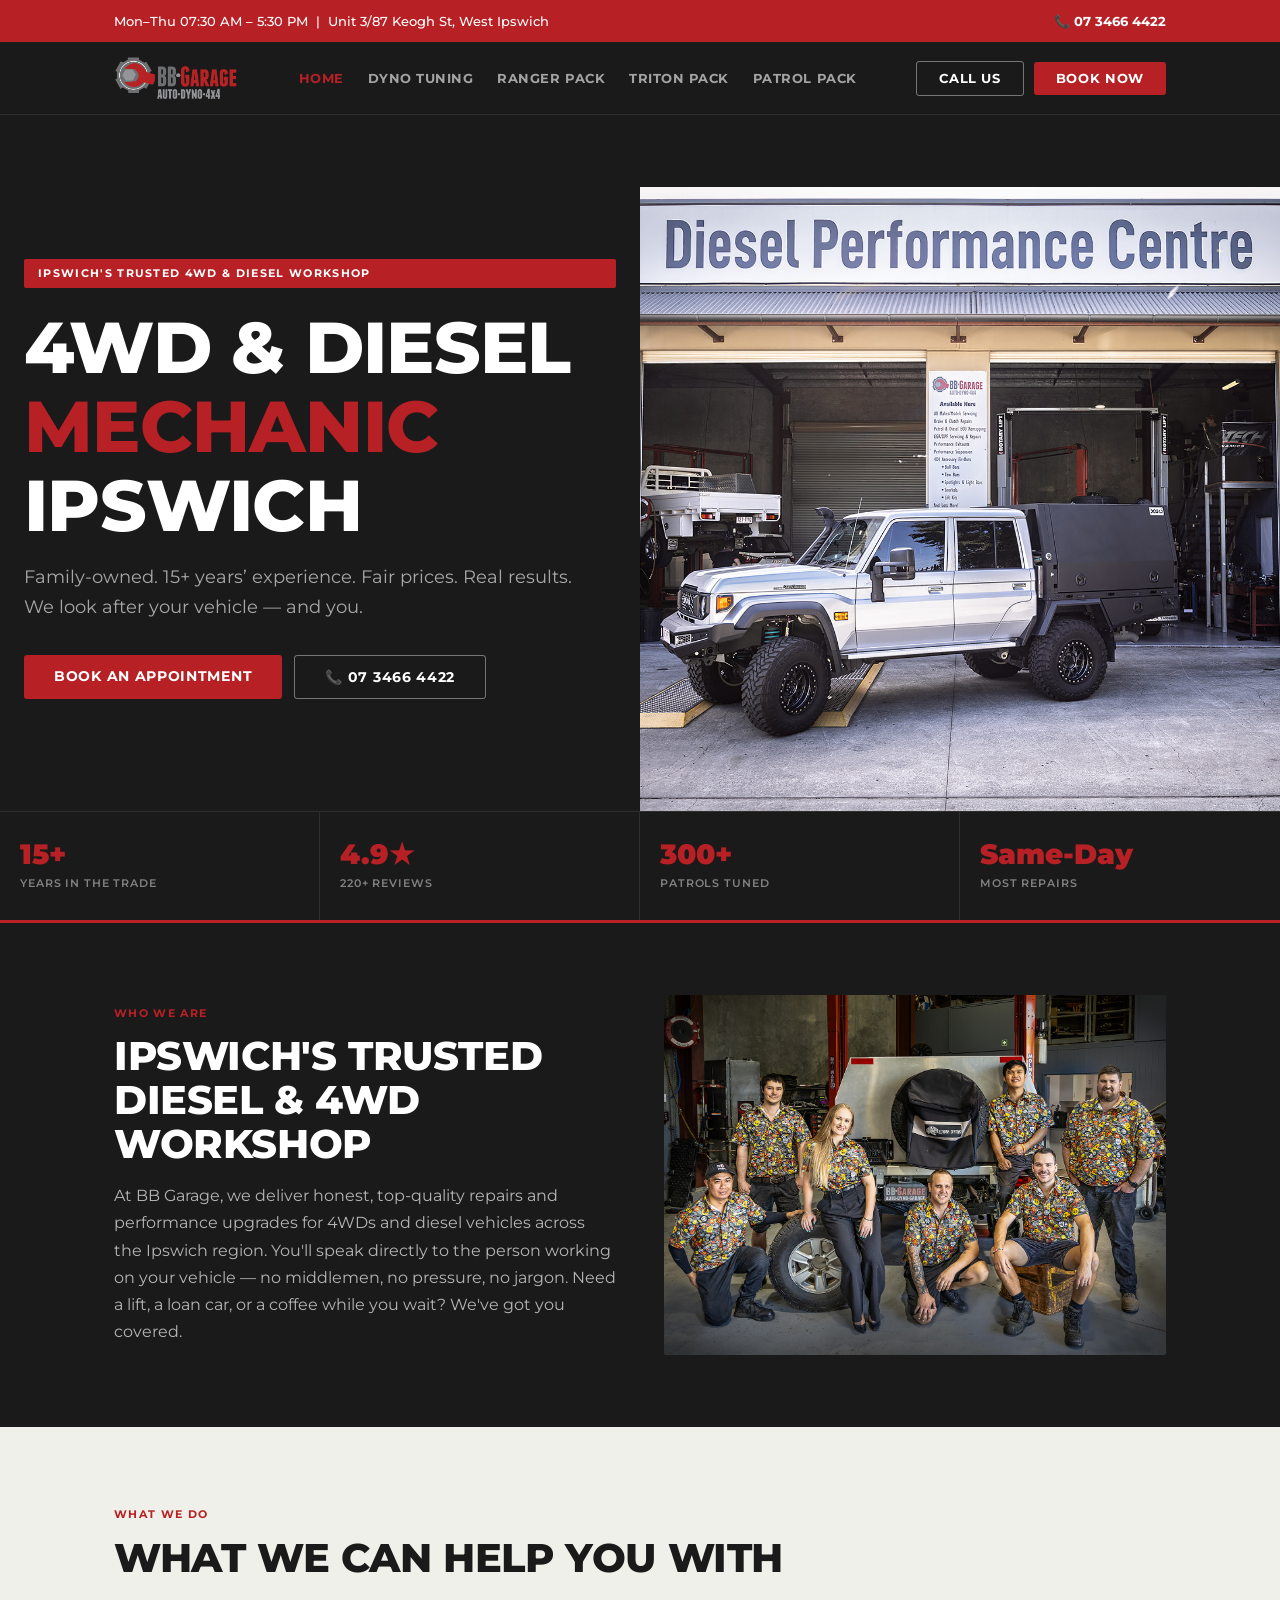
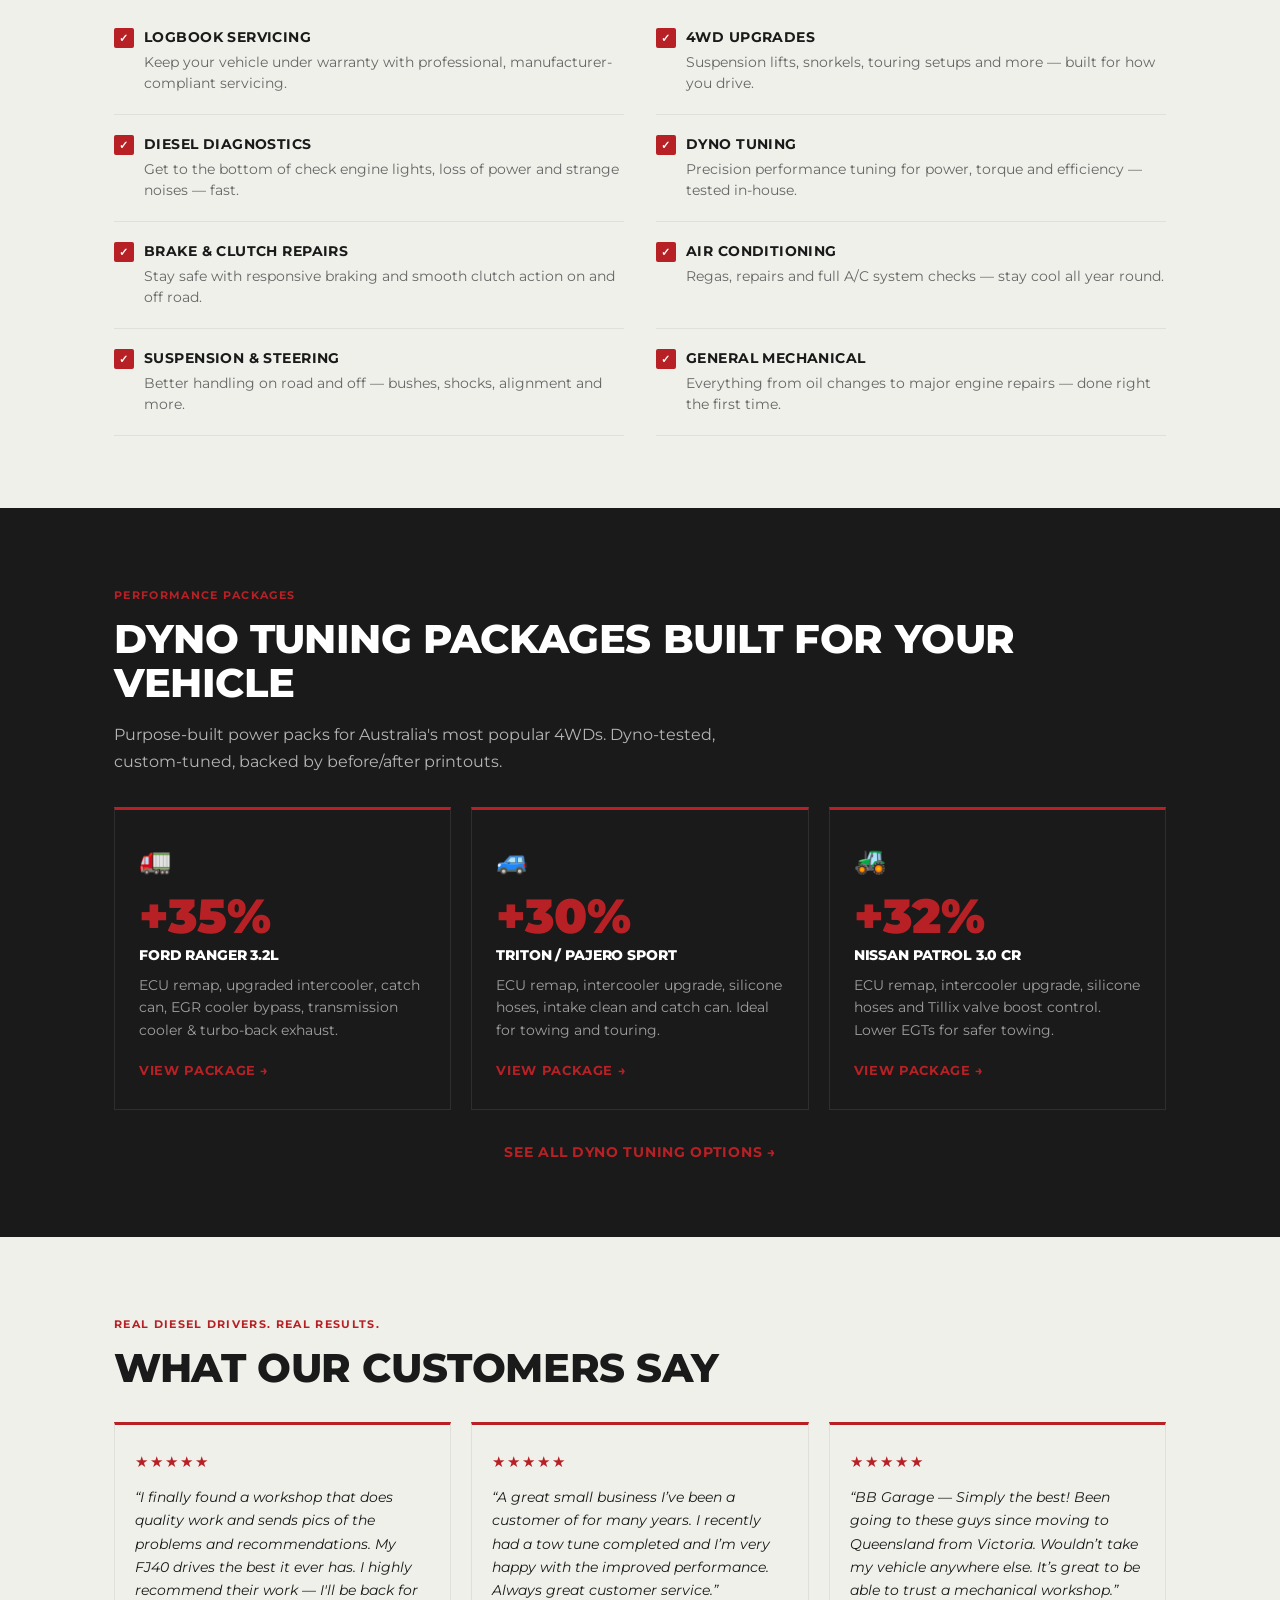
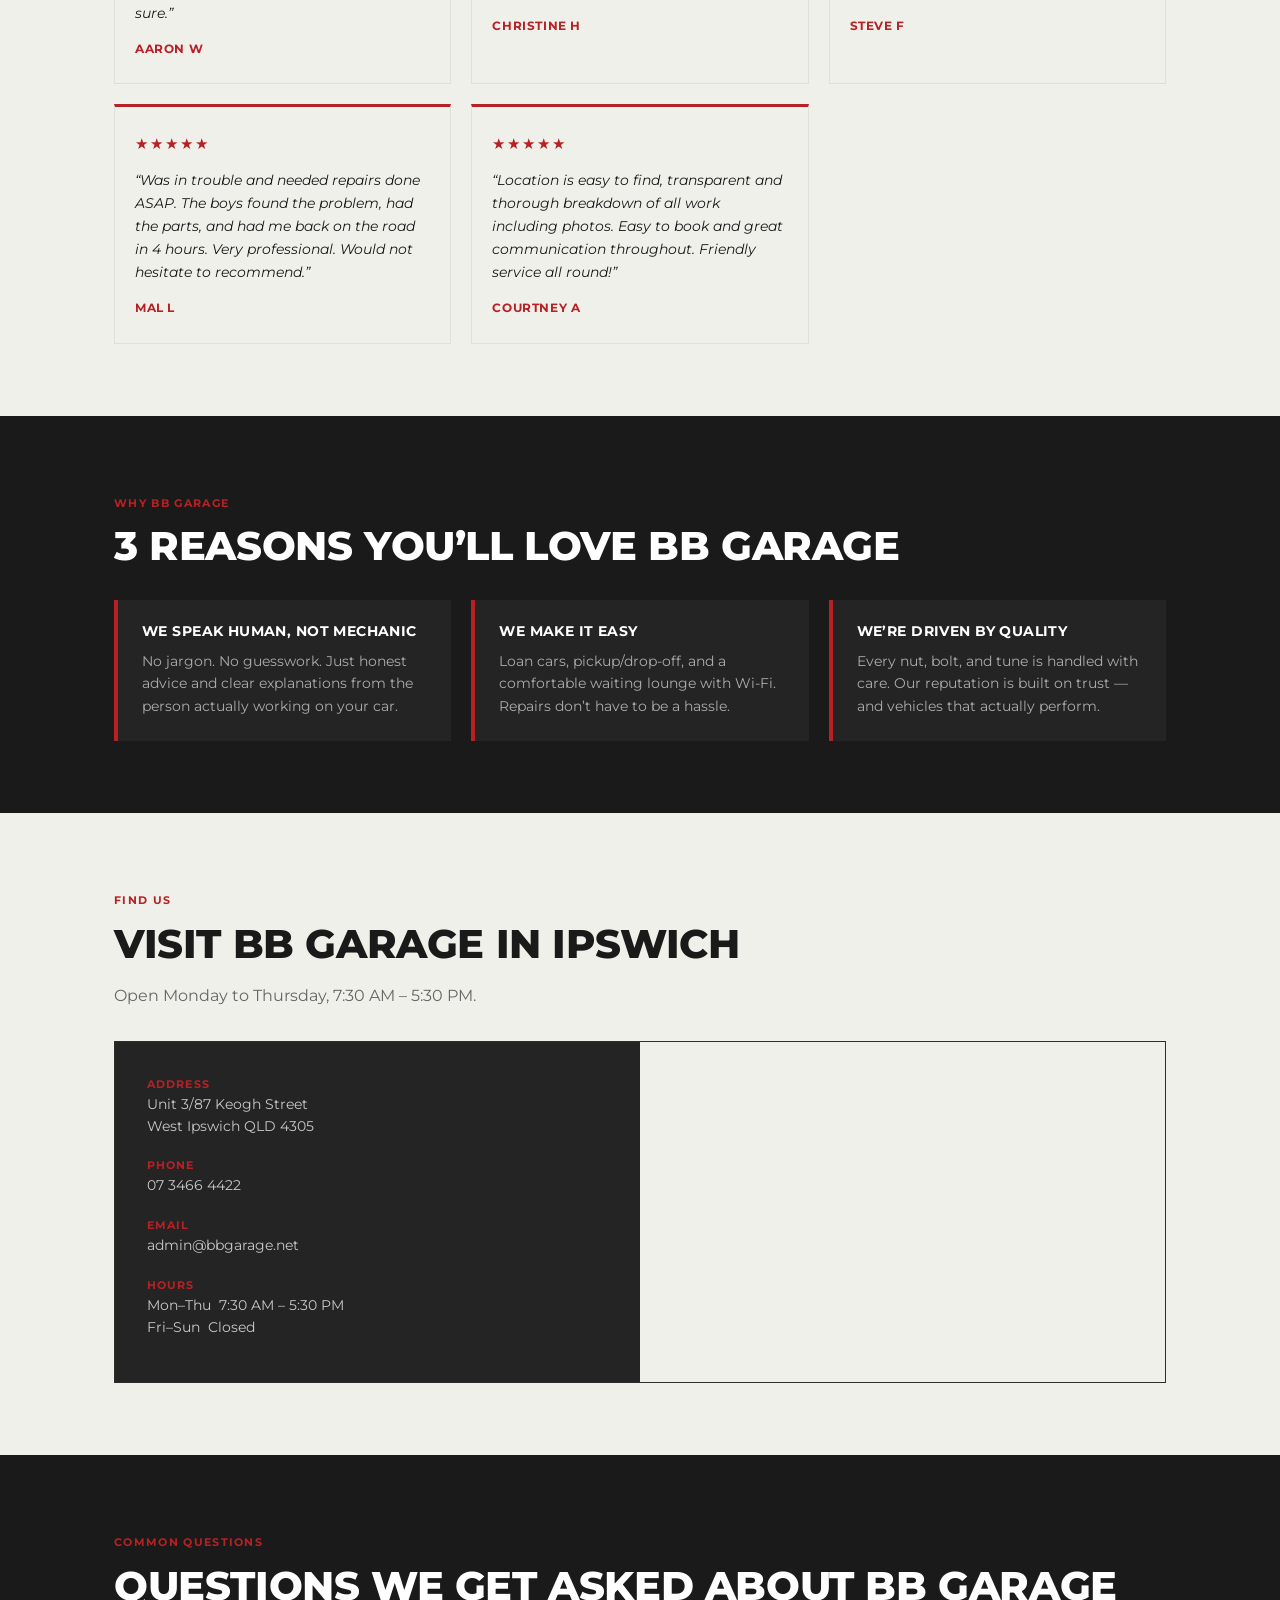
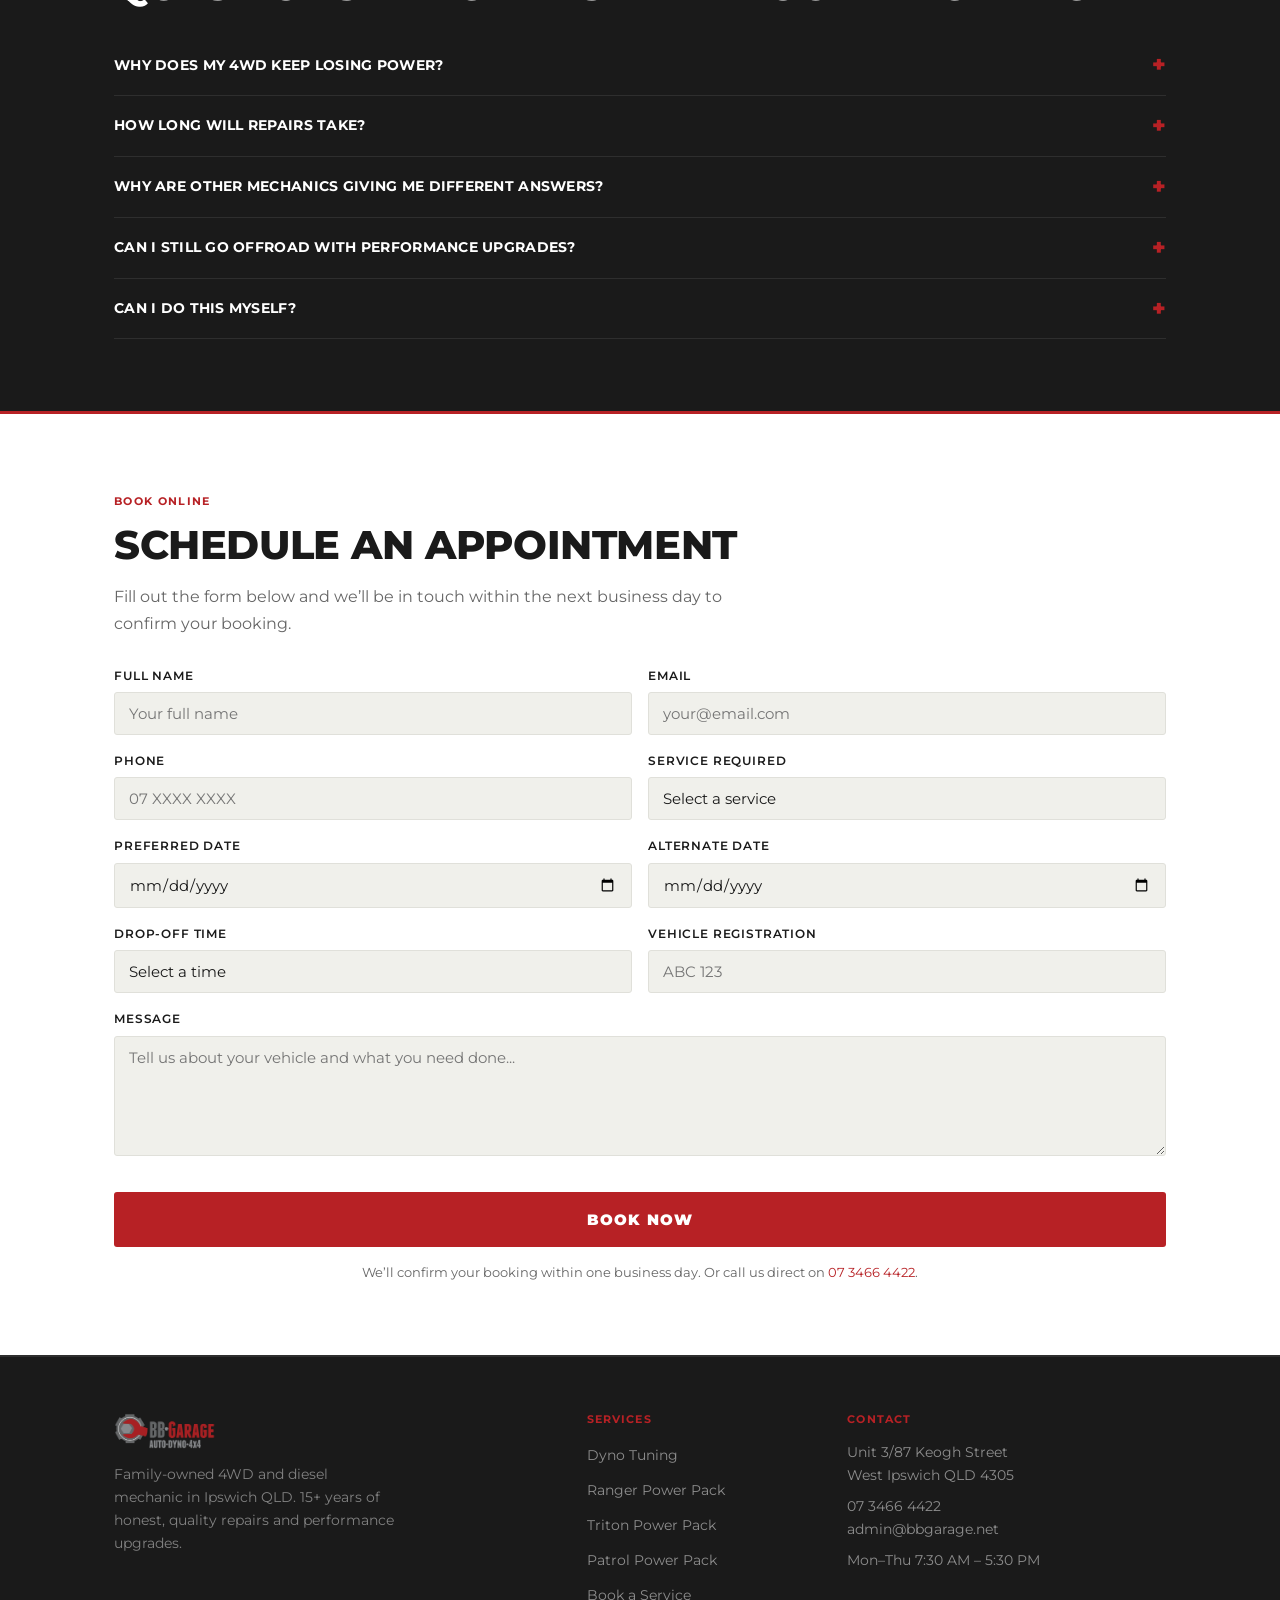
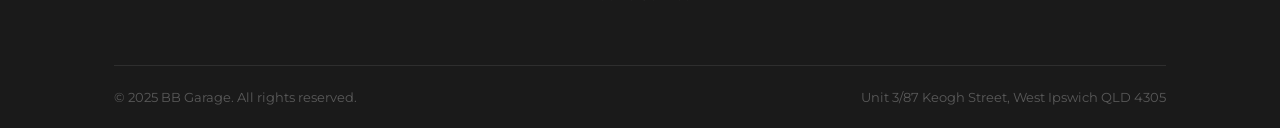
==== commit 980e1d96: "Add images scraped from services.bbgarage.net - 82 images downloaded from WP media library (workshop" ====
--- a/index.html
+++ b/index.html
@@ -23,7 +23,7 @@
 <!-- Header -->
 <header class="site-header">
   <div class="container">
-    <a href="index.html" class="logo">BB <span>Garage</span></a>
+    <a href="index.html" class="logo"><img src="./images/BB-Garage-Logos_Rev-Black02_Landscape-1.png" alt="BB Garage logo" class="logo-img"></a>
     <nav class="nav-links">
       <a href="index.html" class="active">Home</a>
       <a href="dyno-tuning.html">Dyno Tuning</a>
@@ -40,13 +40,18 @@
 
 <!-- Hero -->
 <section class="hero">
-  <div class="container">
-    <div class="hero-eyebrow">Ipswich's Trusted 4WD &amp; Diesel Workshop</div>
-    <h1>4WD &amp; Diesel <span class="accent">Mechanic</span> Ipswich</h1>
-    <p class="hero-subtitle">Family-owned. 15+ years&rsquo; experience. Fair prices. Real results. We look after your vehicle &mdash; and you.</p>
-    <div class="hero-ctas">
-      <a href="#book" class="btn btn--red btn-lg">Book an Appointment</a>
-      <a href="tel:+61734664422" class="btn btn--outline btn-lg">&#128222; 07 3466 4422</a>
+  <div class="hero-inner">
+    <div class="container">
+      <div class="hero-eyebrow">Ipswich's Trusted 4WD &amp; Diesel Workshop</div>
+      <h1>4WD &amp; Diesel <span class="accent">Mechanic</span> Ipswich</h1>
+      <p class="hero-subtitle">Family-owned. 15+ years&rsquo; experience. Fair prices. Real results. We look after your vehicle &mdash; and you.</p>
+      <div class="hero-ctas">
+        <a href="#book" class="btn btn--red btn-lg">Book an Appointment</a>
+        <a href="tel:+61734664422" class="btn btn--outline btn-lg">&#128222; 07 3466 4422</a>
+      </div>
+    </div>
+    <div class="hero-photo">
+      <img src="./images/20250526_BB-Garage_26.jpg" alt="BB Garage workshop — 4WD and diesel mechanics at work in Ipswich" loading="eager">
     </div>
   </div>
   <div class="hero-stats">
@@ -72,9 +77,16 @@
 <!-- Section 1: Who We Are -->
 <section class="section section--dark">
   <div class="container">
-    <div class="section-label">Who We Are</div>
-    <h2>Ipswich's Trusted Diesel &amp; 4WD Workshop</h2>
-    <p class="section-intro">At BB Garage, we deliver honest, top-quality repairs and performance upgrades for 4WDs and diesel vehicles across the Ipswich region. You'll speak directly to the person working on your vehicle &mdash; no middlemen, no pressure, no jargon. Need a lift, a loan car, or a coffee while you wait? We've got you covered.</p>
+    <div class="about-split">
+      <div class="about-text">
+        <div class="section-label">Who We Are</div>
+        <h2>Ipswich's Trusted Diesel &amp; 4WD Workshop</h2>
+        <p class="section-intro">At BB Garage, we deliver honest, top-quality repairs and performance upgrades for 4WDs and diesel vehicles across the Ipswich region. You'll speak directly to the person working on your vehicle &mdash; no middlemen, no pressure, no jargon. Need a lift, a loan car, or a coffee while you wait? We've got you covered.</p>
+      </div>
+      <div class="about-photo">
+        <img src="./images/20250526_BB-Garage_38.jpg" alt="Inside the BB Garage workshop — professional 4WD mechanics Ipswich" loading="lazy">
+      </div>
+    </div>
   </div>
 </section>
 
@@ -361,7 +373,7 @@
   <div class="container">
     <div class="footer-grid">
       <div class="footer-brand">
-        <div class="logo">BB <span>Garage</span></div>
+        <a href="index.html"><img src="./images/BB-Garage-Logos_Rev-Black02_Landscape-1.png" alt="BB Garage" class="footer-logo-img"></a>
         <p>Family-owned 4WD and diesel mechanic in Ipswich QLD. 15+ years of honest, quality repairs and performance upgrades.</p>
       </div>
       <div class="footer-col">
--- a/style.css
+++ b/style.css
@@ -788,12 +788,93 @@
   line-height: 1.6;
 }
 
+/* ── Logo image ── */
+.logo-img {
+  height: 44px;
+  width: auto;
+  display: block;
+}
+.footer-logo-img {
+  height: 36px;
+  width: auto;
+  display: block;
+  margin-bottom: 14px;
+  opacity: 0.9;
+}
+
+/* ── Hero split layout ── */
+.hero-inner {
+  display: grid;
+  grid-template-columns: 1fr 1fr;
+  align-items: stretch;
+  min-height: 400px;
+}
+.hero-inner .container {
+  padding-top: 72px;
+  padding-bottom: 56px;
+  display: flex;
+  flex-direction: column;
+  justify-content: center;
+}
+.hero-photo {
+  overflow: hidden;
+  position: relative;
+}
+.hero-photo img {
+  width: 100%;
+  height: 100%;
+  object-fit: cover;
+  object-position: center;
+  display: block;
+}
+
+/* ── About / Who We Are split ── */
+.about-split {
+  display: grid;
+  grid-template-columns: 1fr 1fr;
+  gap: 48px;
+  align-items: center;
+}
+.about-photo img {
+  width: 100%;
+  height: 360px;
+  object-fit: cover;
+  object-position: center;
+  display: block;
+  border-radius: 2px;
+}
+
+/* ── Dyno chart ── */
+.dyno-chart {
+  margin-top: 32px;
+}
+.dyno-chart img {
+  width: 100%;
+  height: auto;
+  display: block;
+  border: 1px solid var(--bb-border);
+  border-radius: 2px;
+}
+.dyno-chart-caption {
+  font-size: 13px;
+  color: var(--bb-muted);
+  margin-top: 10px;
+  font-style: italic;
+}
+
 /* ── Responsive ── */
 @media (max-width: 960px) {
   .cards-grid           { grid-template-columns: 1fr 1fr; }
   .reviews-grid         { grid-template-columns: 1fr 1fr; }
   .footer-grid          { grid-template-columns: 1fr 1fr; }
   .footer-brand         { grid-column: 1 / -1; }
+}
+
+@media (max-width: 960px) {
+  .hero-inner { grid-template-columns: 1fr; }
+  .hero-photo { display: none; }
+  .about-split { grid-template-columns: 1fr; }
+  .about-photo { display: none; }
 }
 
 @media (max-width: 768px) {
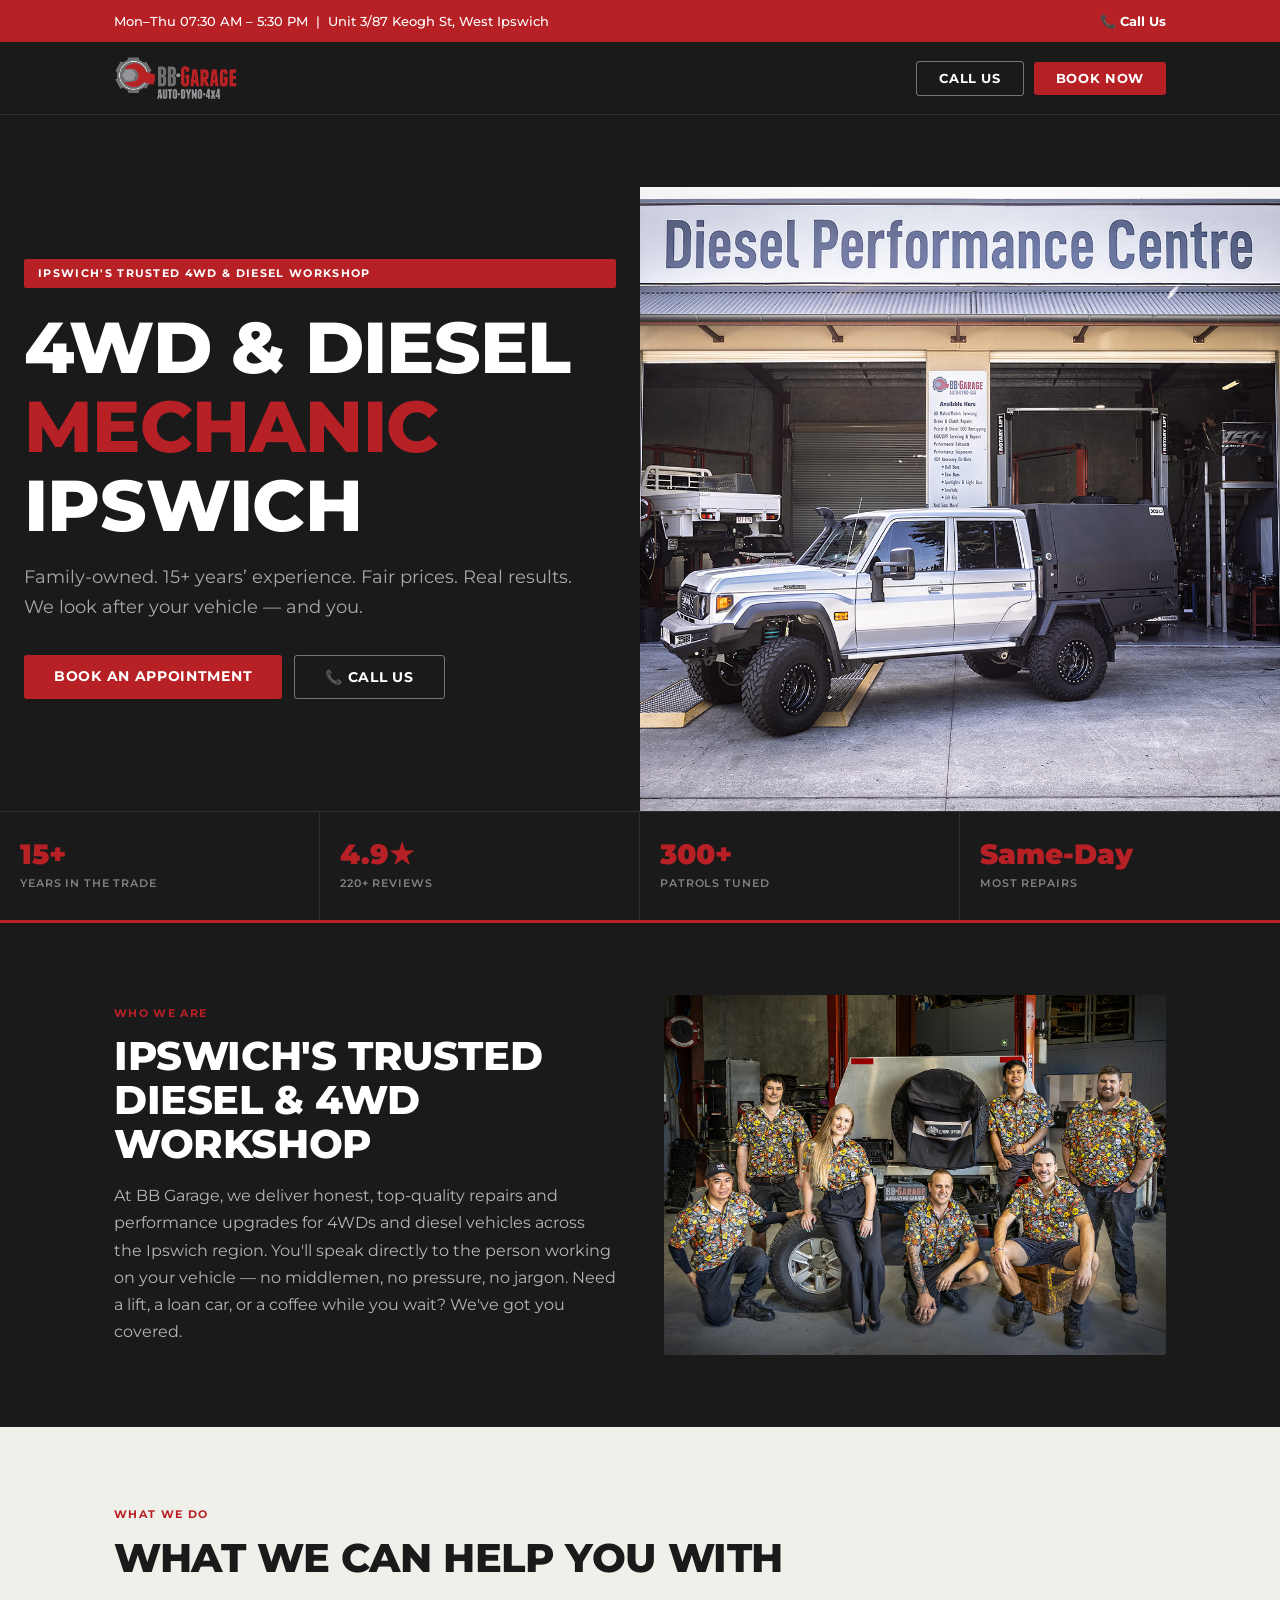
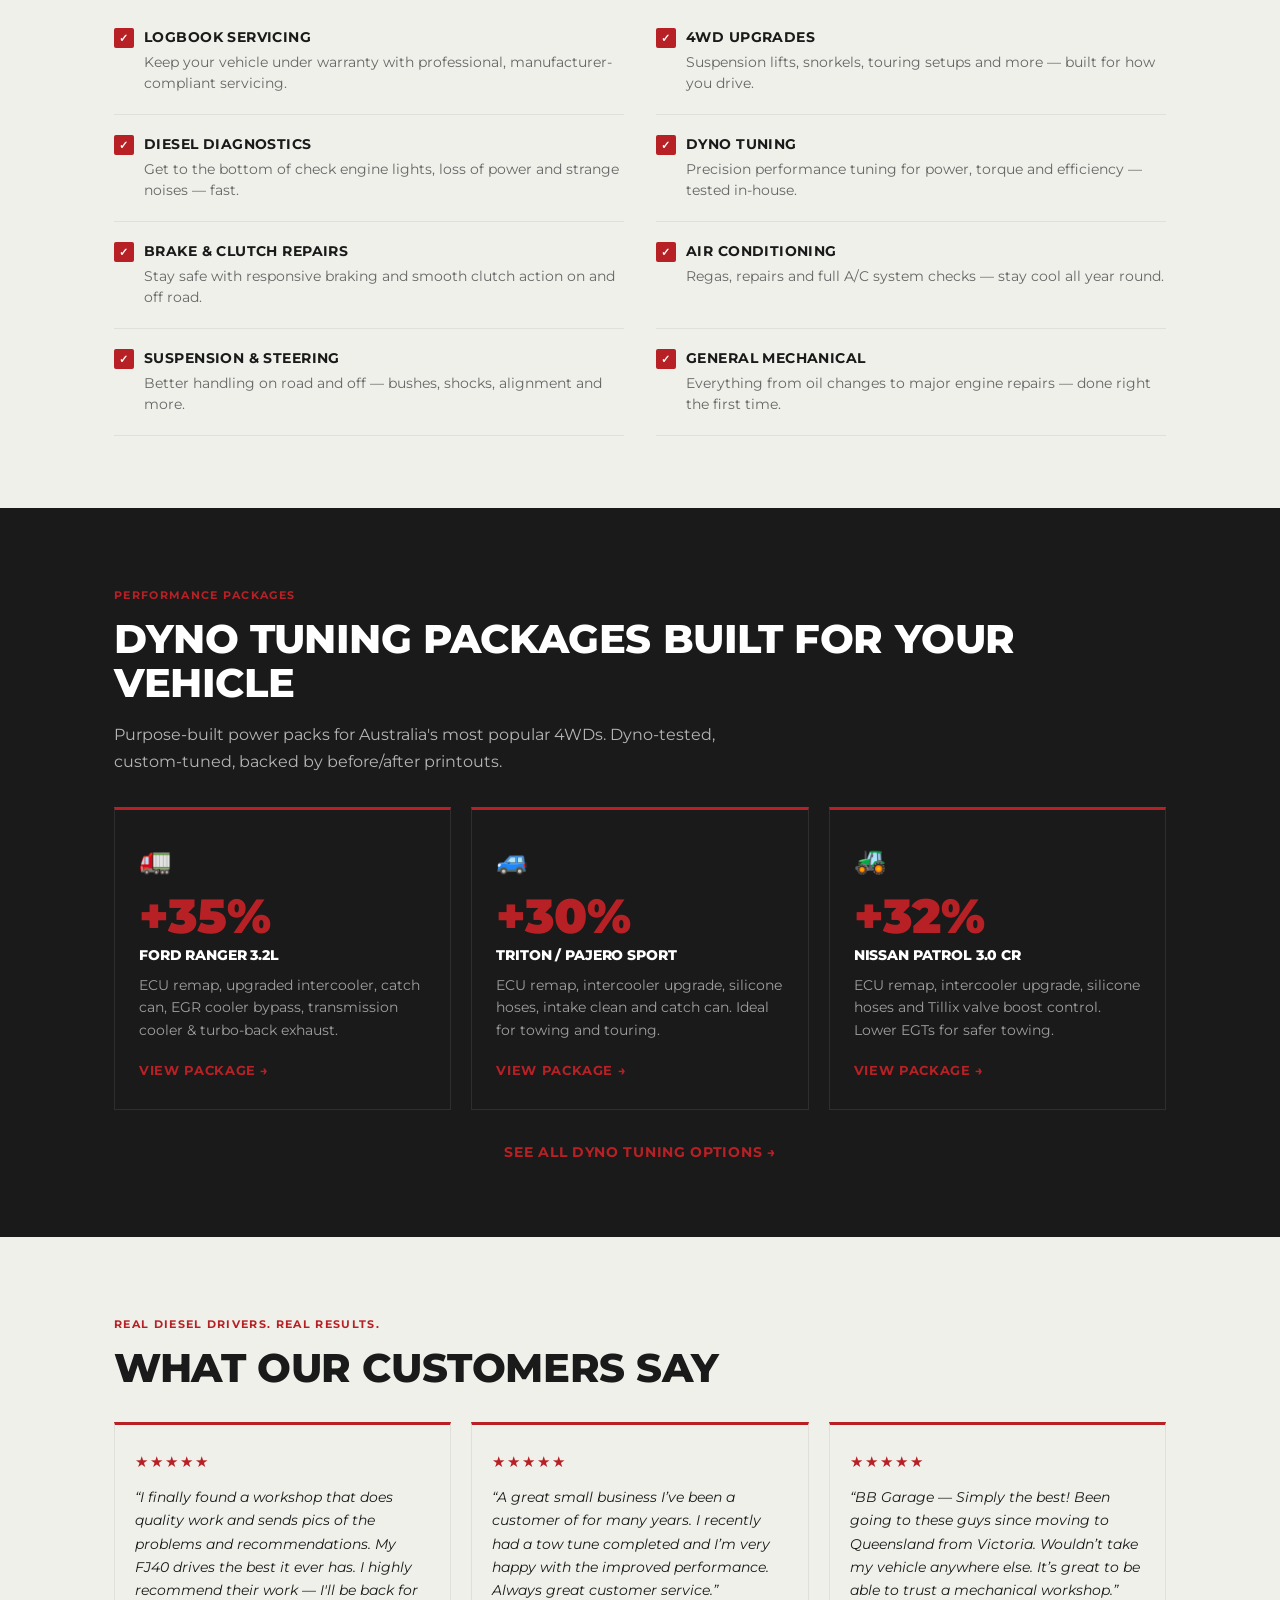
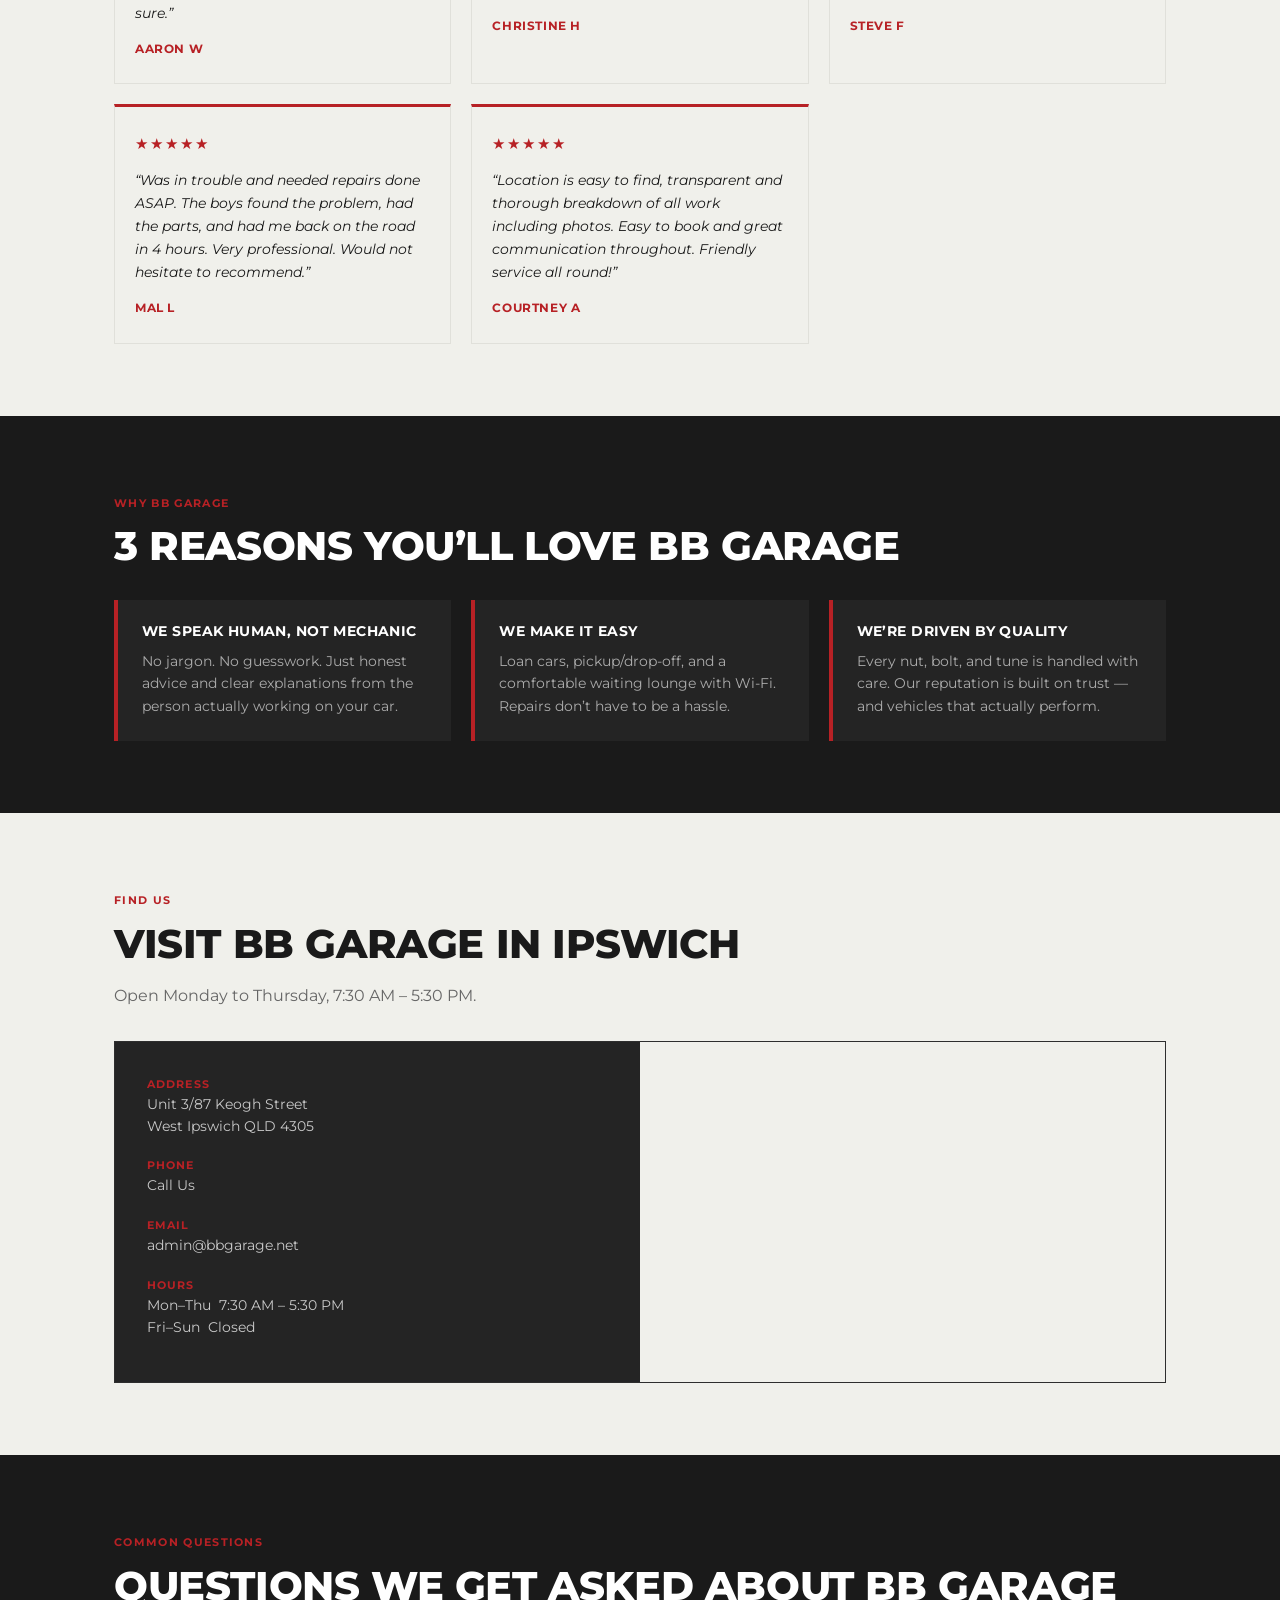
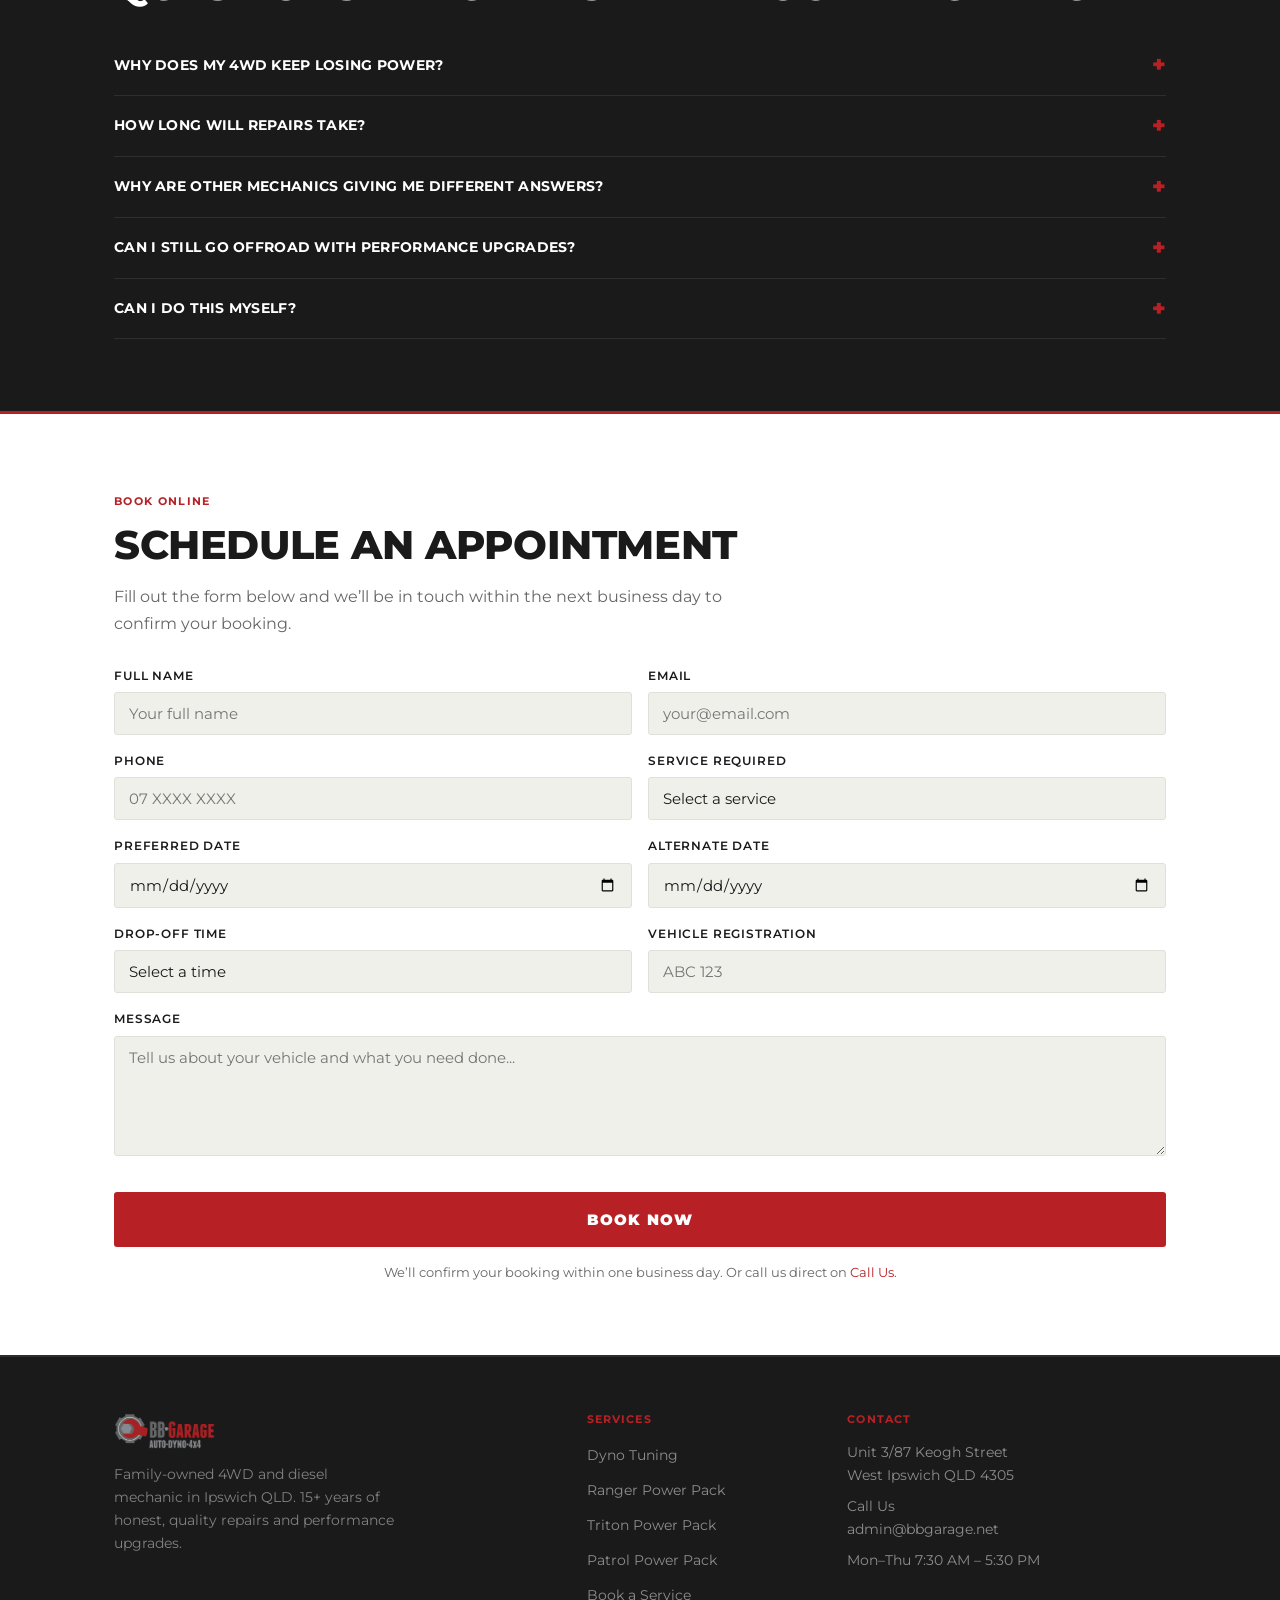
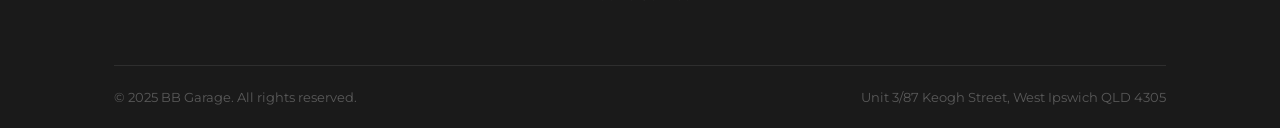
==== commit 95e8c251: "Remove nav menu; replace visible phone numbers with call links" ====
--- a/index.html
+++ b/index.html
@@ -16,7 +16,7 @@
 <div class="topbar">
   <div class="container">
     <span>Mon&ndash;Thu 07:30 AM &ndash; 5:30 PM &nbsp;|&nbsp; Unit 3/87 Keogh St, West Ipswich</span>
-    <a href="tel:+61734664422">&#128222; 07 3466 4422</a>
+    <a href="tel:+61734664422">&#128222; Call Us</a>
   </div>
 </div>
 
@@ -24,13 +24,6 @@
 <header class="site-header">
   <div class="container">
     <a href="index.html" class="logo"><img src="./images/BB-Garage-Logos_Rev-Black02_Landscape-1.png" alt="BB Garage logo" class="logo-img"></a>
-    <nav class="nav-links">
-      <a href="index.html" class="active">Home</a>
-      <a href="dyno-tuning.html">Dyno Tuning</a>
-      <a href="ranger-power-pack.html">Ranger Pack</a>
-      <a href="triton-power-pack.html">Triton Pack</a>
-      <a href="patrol-power-pack.html">Patrol Pack</a>
-    </nav>
     <div class="nav-ctas">
       <a href="tel:+61734664422" class="btn btn--outline">Call Us</a>
       <a href="#book" class="btn btn--red">Book Now</a>
@@ -47,7 +40,7 @@
       <p class="hero-subtitle">Family-owned. 15+ years&rsquo; experience. Fair prices. Real results. We look after your vehicle &mdash; and you.</p>
       <div class="hero-ctas">
         <a href="#book" class="btn btn--red btn-lg">Book an Appointment</a>
-        <a href="tel:+61734664422" class="btn btn--outline btn-lg">&#128222; 07 3466 4422</a>
+        <a href="tel:+61734664422" class="btn btn--outline btn-lg">&#128222; Call Us</a>
       </div>
     </div>
     <div class="hero-photo">
@@ -238,7 +231,7 @@
         </div>
         <div class="location-info-item">
           <h4>Phone</h4>
-          <p><a href="tel:+61734664422">07 3466 4422</a></p>
+          <p><a href="tel:+61734664422">Call Us</a></p>
         </div>
         <div class="location-info-item">
           <h4>Email</h4>
@@ -362,7 +355,7 @@
       </div>
       <div class="field-full form-submit">
         <button type="submit">Book Now</button>
-        <p class="form-note">We&rsquo;ll confirm your booking within one business day. Or call us direct on <a href="tel:+61734664422" style="color:var(--bb-red);">07 3466 4422</a>.</p>
+        <p class="form-note">We&rsquo;ll confirm your booking within one business day. Or call us direct on <a href="tel:+61734664422" style="color:var(--bb-red);">Call Us</a>.</p>
       </div>
     </form>
   </div>
@@ -389,7 +382,7 @@
       <div class="footer-col">
         <h4>Contact</h4>
         <p>Unit 3/87 Keogh Street<br>West Ipswich QLD 4305</p>
-        <p style="margin-top:8px;"><a href="tel:+61734664422">07 3466 4422</a></p>
+        <p style="margin-top:8px;"><a href="tel:+61734664422">Call Us</a></p>
         <p><a href="mailto:admin@bbgarage.net">admin@bbgarage.net</a></p>
         <p style="margin-top:8px;">Mon&ndash;Thu 7:30 AM &ndash; 5:30 PM</p>
       </div>
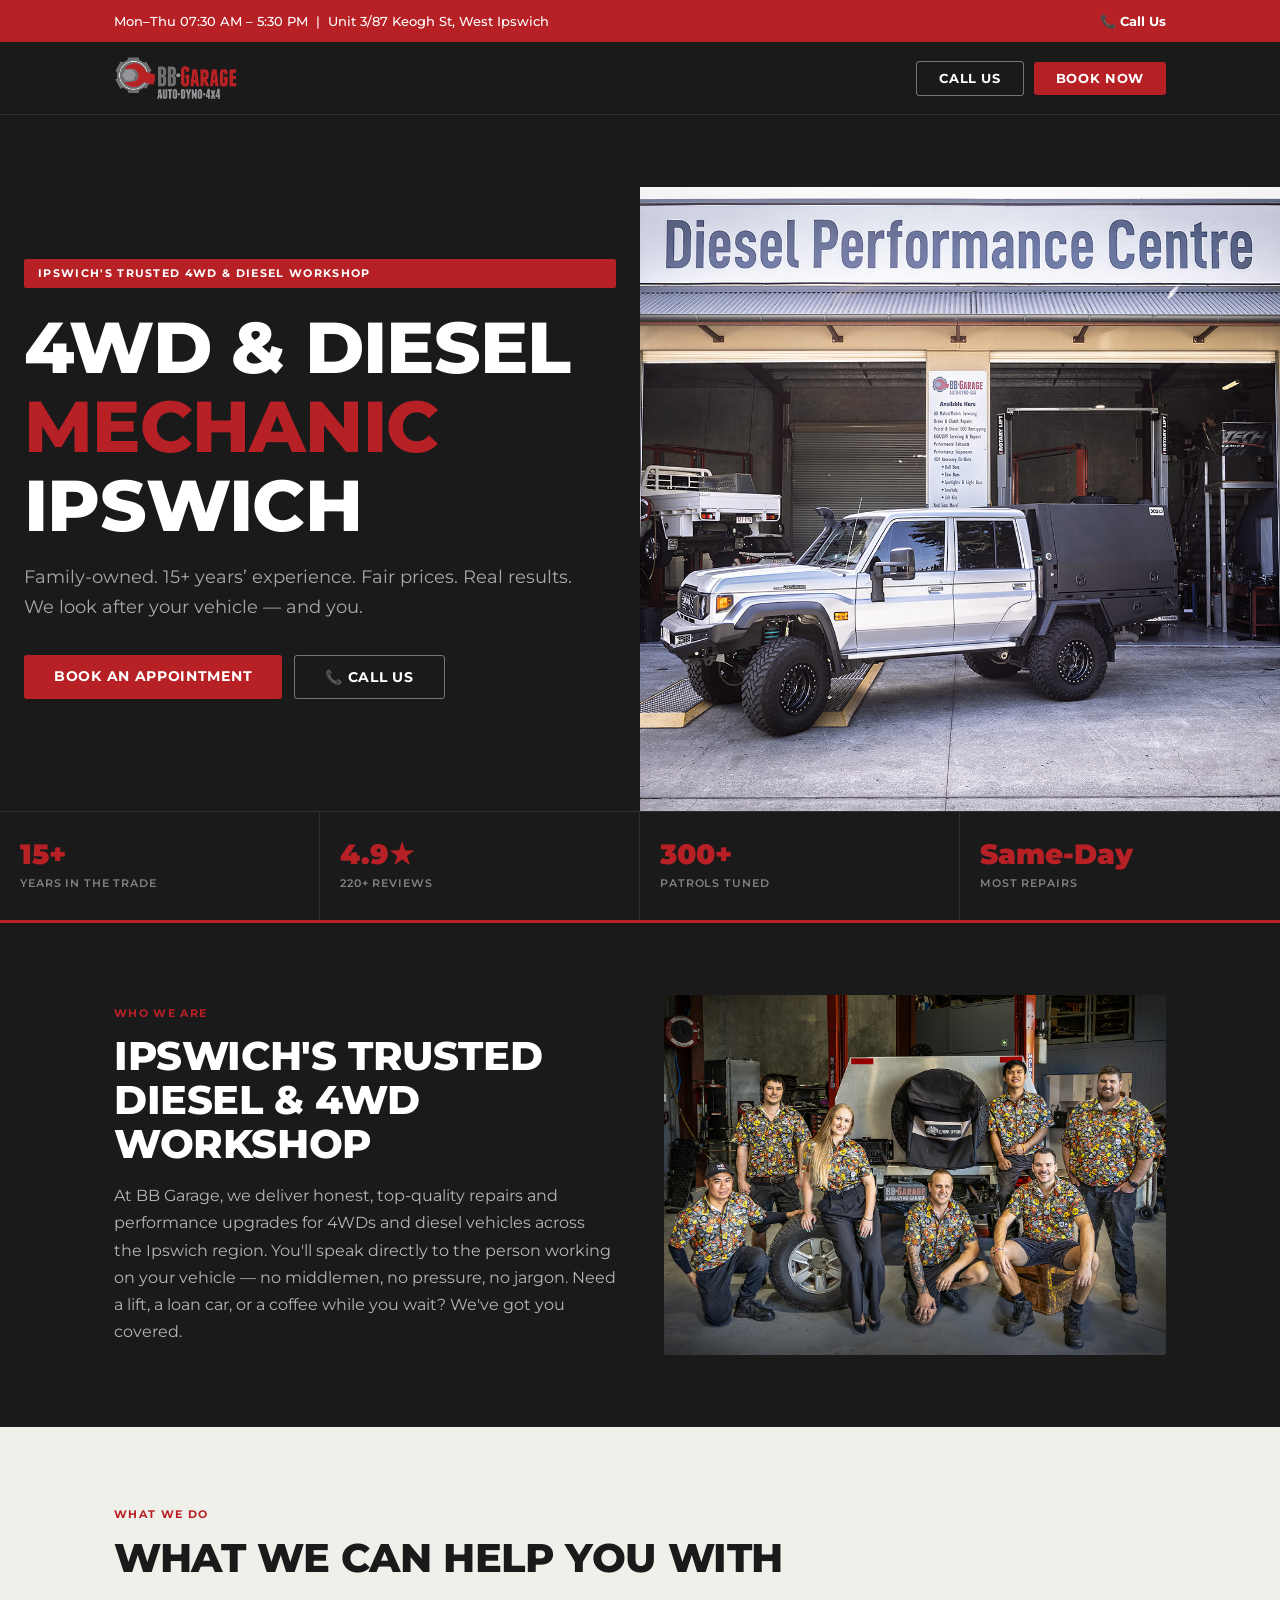
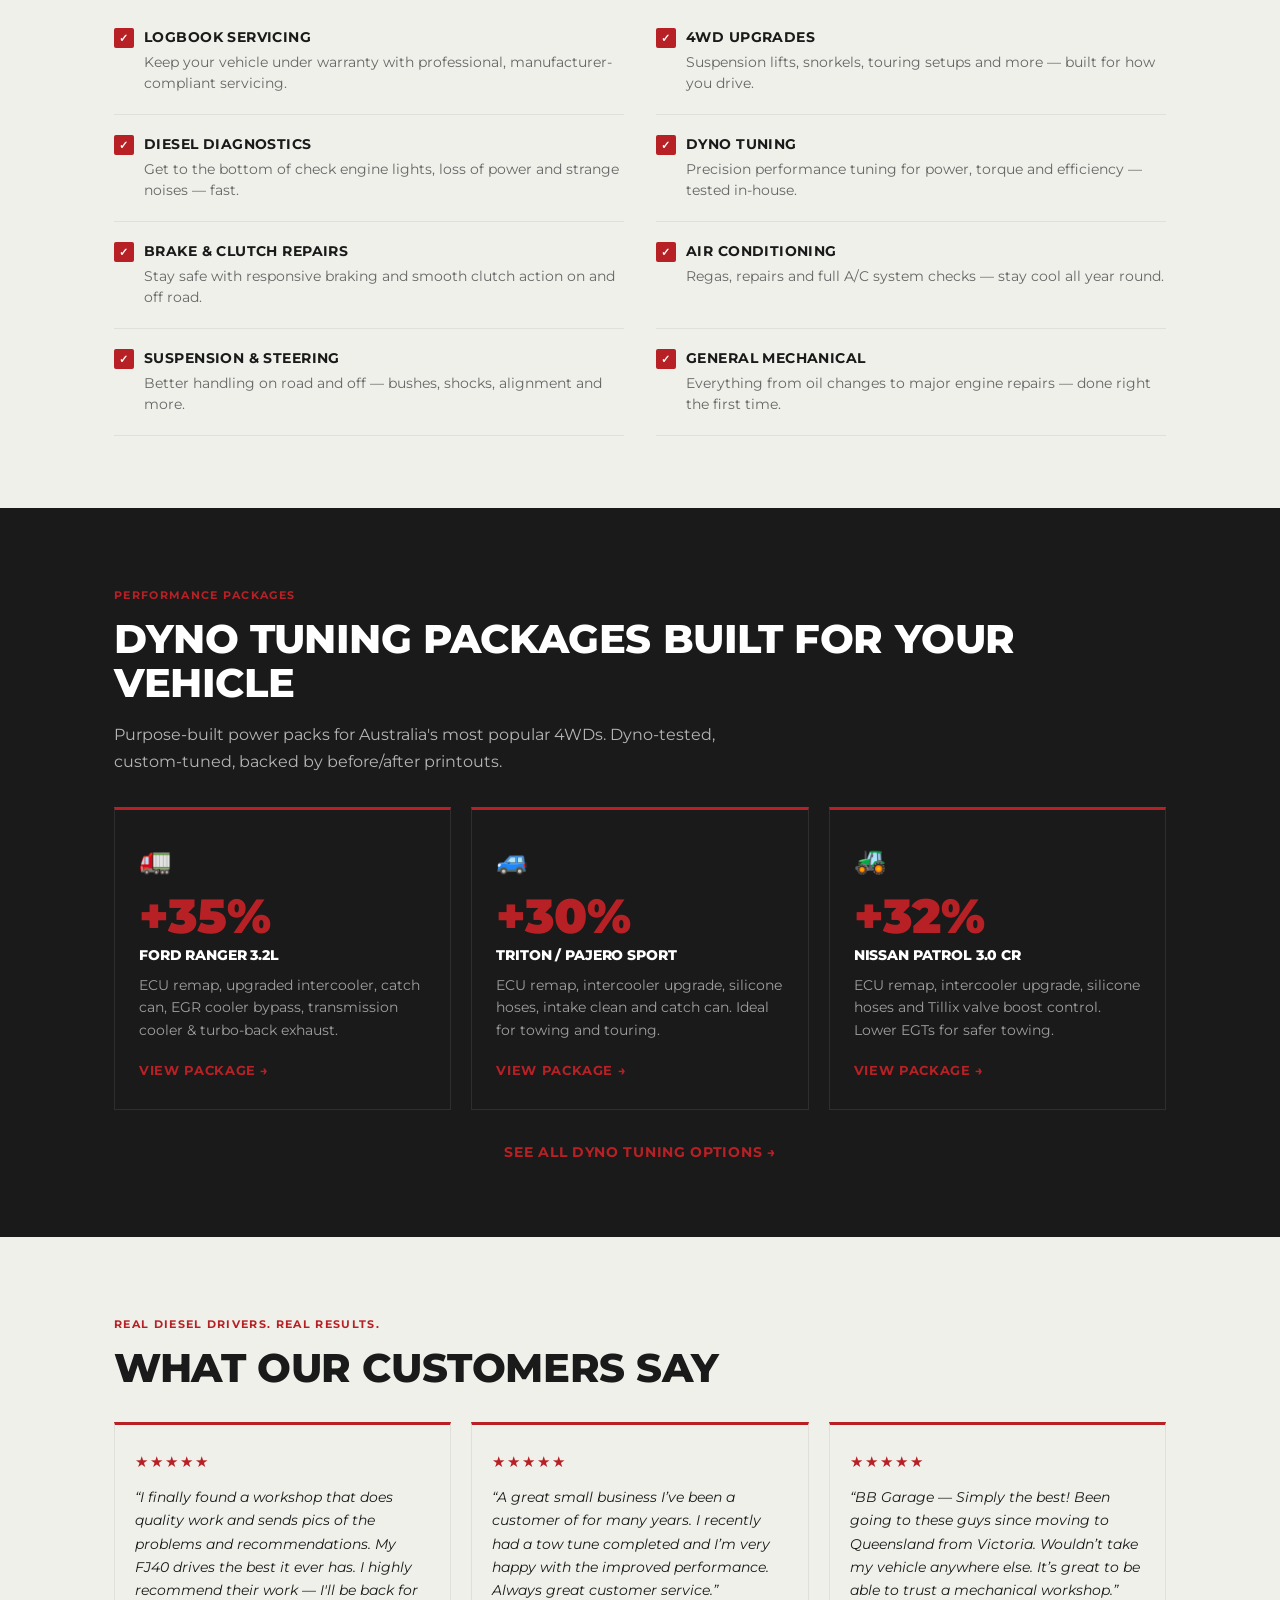
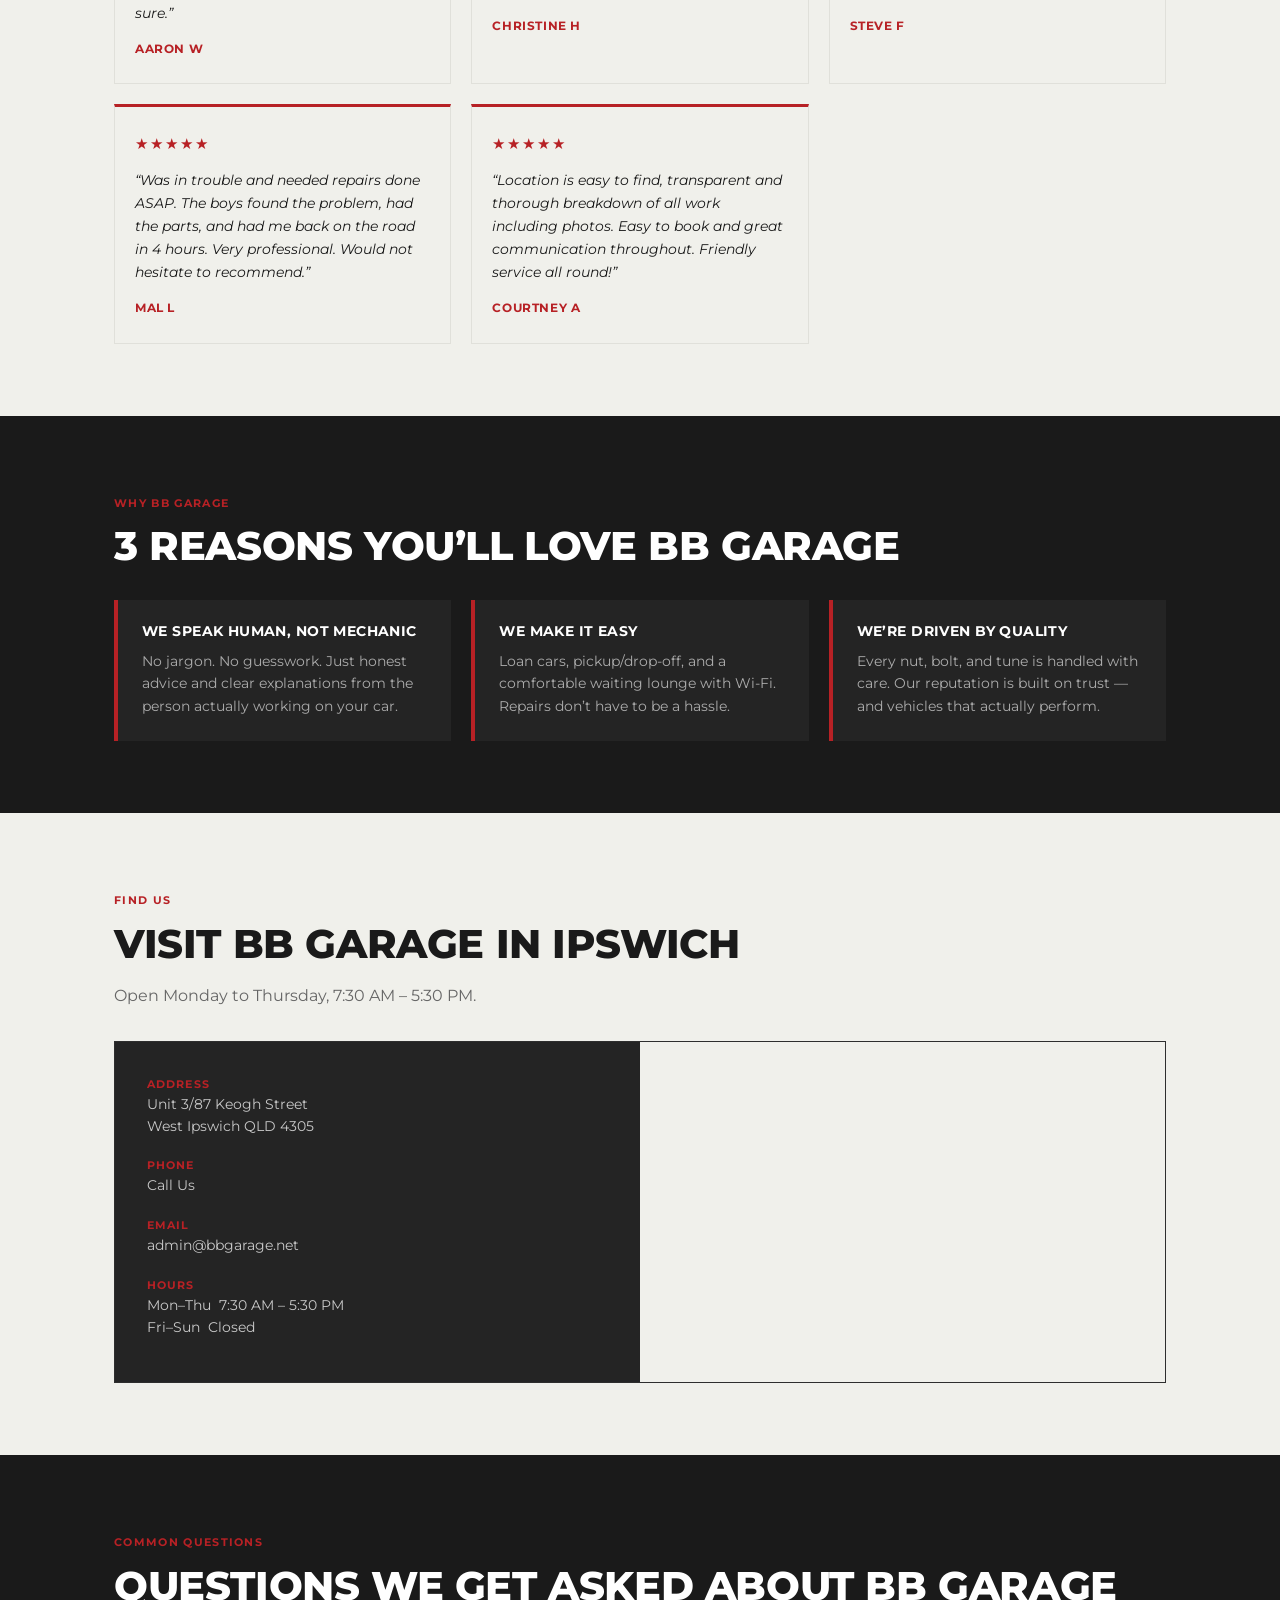
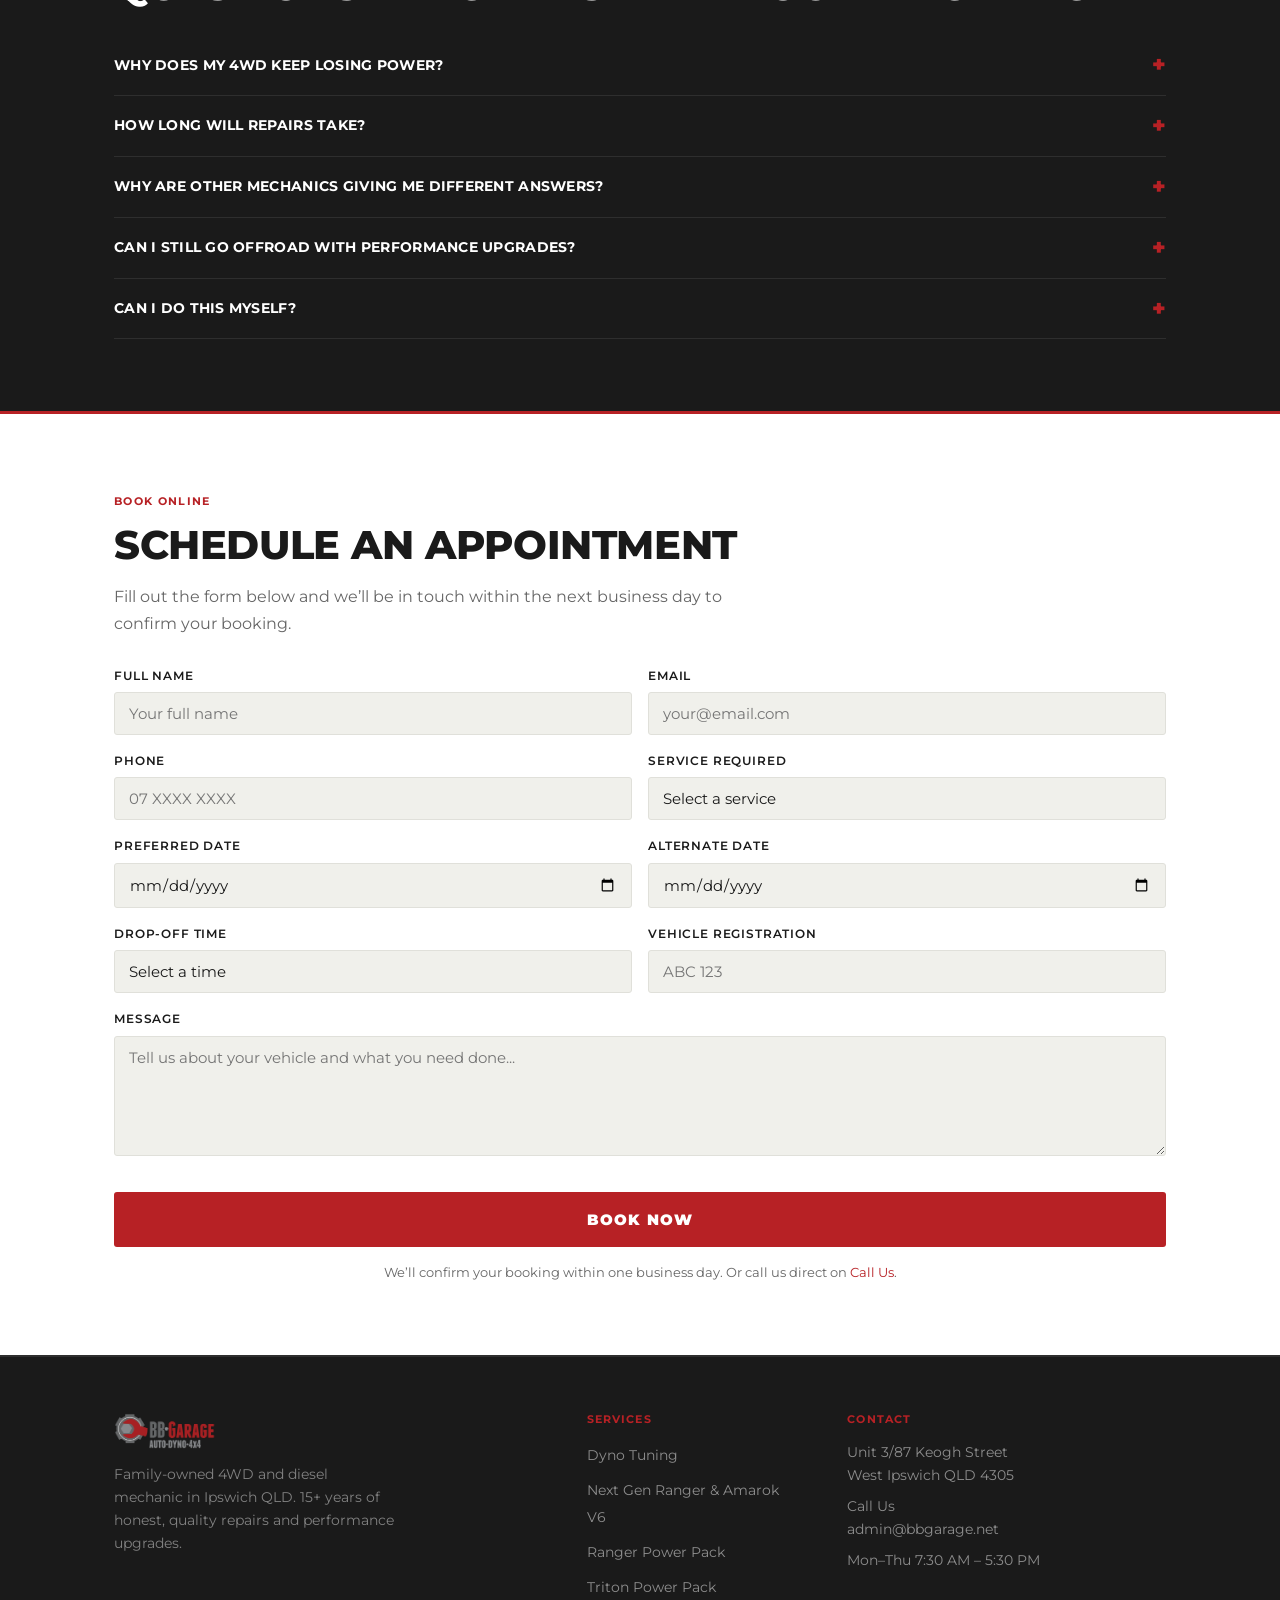
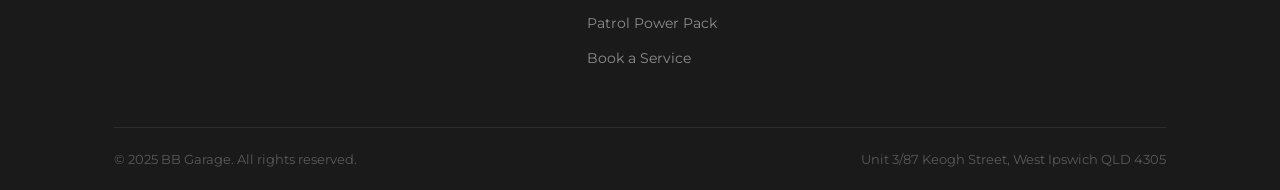
==== commit 0f2d8655: "Add Next Gen Ranger & Amarok V6 dyno tune page" ====
--- a/index.html
+++ b/index.html
@@ -373,6 +373,7 @@
         <h4>Services</h4>
         <ul>
           <li><a href="dyno-tuning.html">Dyno Tuning</a></li>
+          <li><a href="next-gen-ranger-v6.html">Next Gen Ranger &amp; Amarok V6</a></li>
           <li><a href="ranger-power-pack.html">Ranger Power Pack</a></li>
           <li><a href="triton-power-pack.html">Triton Power Pack</a></li>
           <li><a href="patrol-power-pack.html">Patrol Power Pack</a></li>
--- a/style.css
+++ b/style.css
@@ -326,6 +326,58 @@
 .section--dark .checklist li  { color: rgba(255,255,255,0.78); }
 .section--light .checklist li { color: var(--bb-dark); }
 .section--panel .checklist li { color: rgba(255,255,255,0.78); }
+
+/* Cross variant — red ✕ marker */
+.checklist--cross li::before {
+  content: '✕';
+  background: transparent;
+  color: var(--bb-red);
+  border: 1px solid var(--bb-red);
+  font-weight: 700;
+}
+
+/* ── Compare grid (V6 page) ── */
+.compare-grid {
+  display: grid;
+  grid-template-columns: 1fr 1fr;
+  gap: 24px;
+  margin-top: 32px;
+}
+.compare-col {
+  padding: 28px 32px;
+  border-radius: 4px;
+}
+.compare-col--generic {
+  background: #242424;
+  border: 1px solid var(--bb-dark-border);
+}
+.compare-col--bb {
+  background: #242424;
+  border: 1px solid var(--bb-red);
+}
+.compare-col-heading {
+  font-family: var(--font-head);
+  font-weight: 800;
+  font-size: 13px;
+  text-transform: uppercase;
+  letter-spacing: 0.08em;
+  color: var(--bb-white);
+  margin-bottom: 16px;
+  padding-bottom: 12px;
+  border-bottom: 1px solid var(--bb-dark-border);
+}
+.compare-col--bb .compare-col-heading { color: var(--bb-red); border-color: var(--bb-red); }
+
+/* ── Reason card label (V6 before/after) ── */
+.reason-card-label {
+  font-family: var(--font-head);
+  font-weight: 800;
+  font-size: 11px;
+  text-transform: uppercase;
+  letter-spacing: 0.1em;
+  color: var(--bb-red);
+  margin-bottom: 14px;
+}
 
 /* ── Services checklist grid (homepage) ── */
 .services-grid {
@@ -907,6 +959,7 @@
   .cards-grid,
   .cards-grid--2    { grid-template-columns: 1fr; }
   .reasons-grid     { grid-template-columns: 1fr; }
+  .compare-grid     { grid-template-columns: 1fr; }
   .services-grid    { grid-template-columns: 1fr; }
   .pack-grid        { grid-template-columns: 1fr; }
   .reviews-grid     { grid-template-columns: 1fr; }
